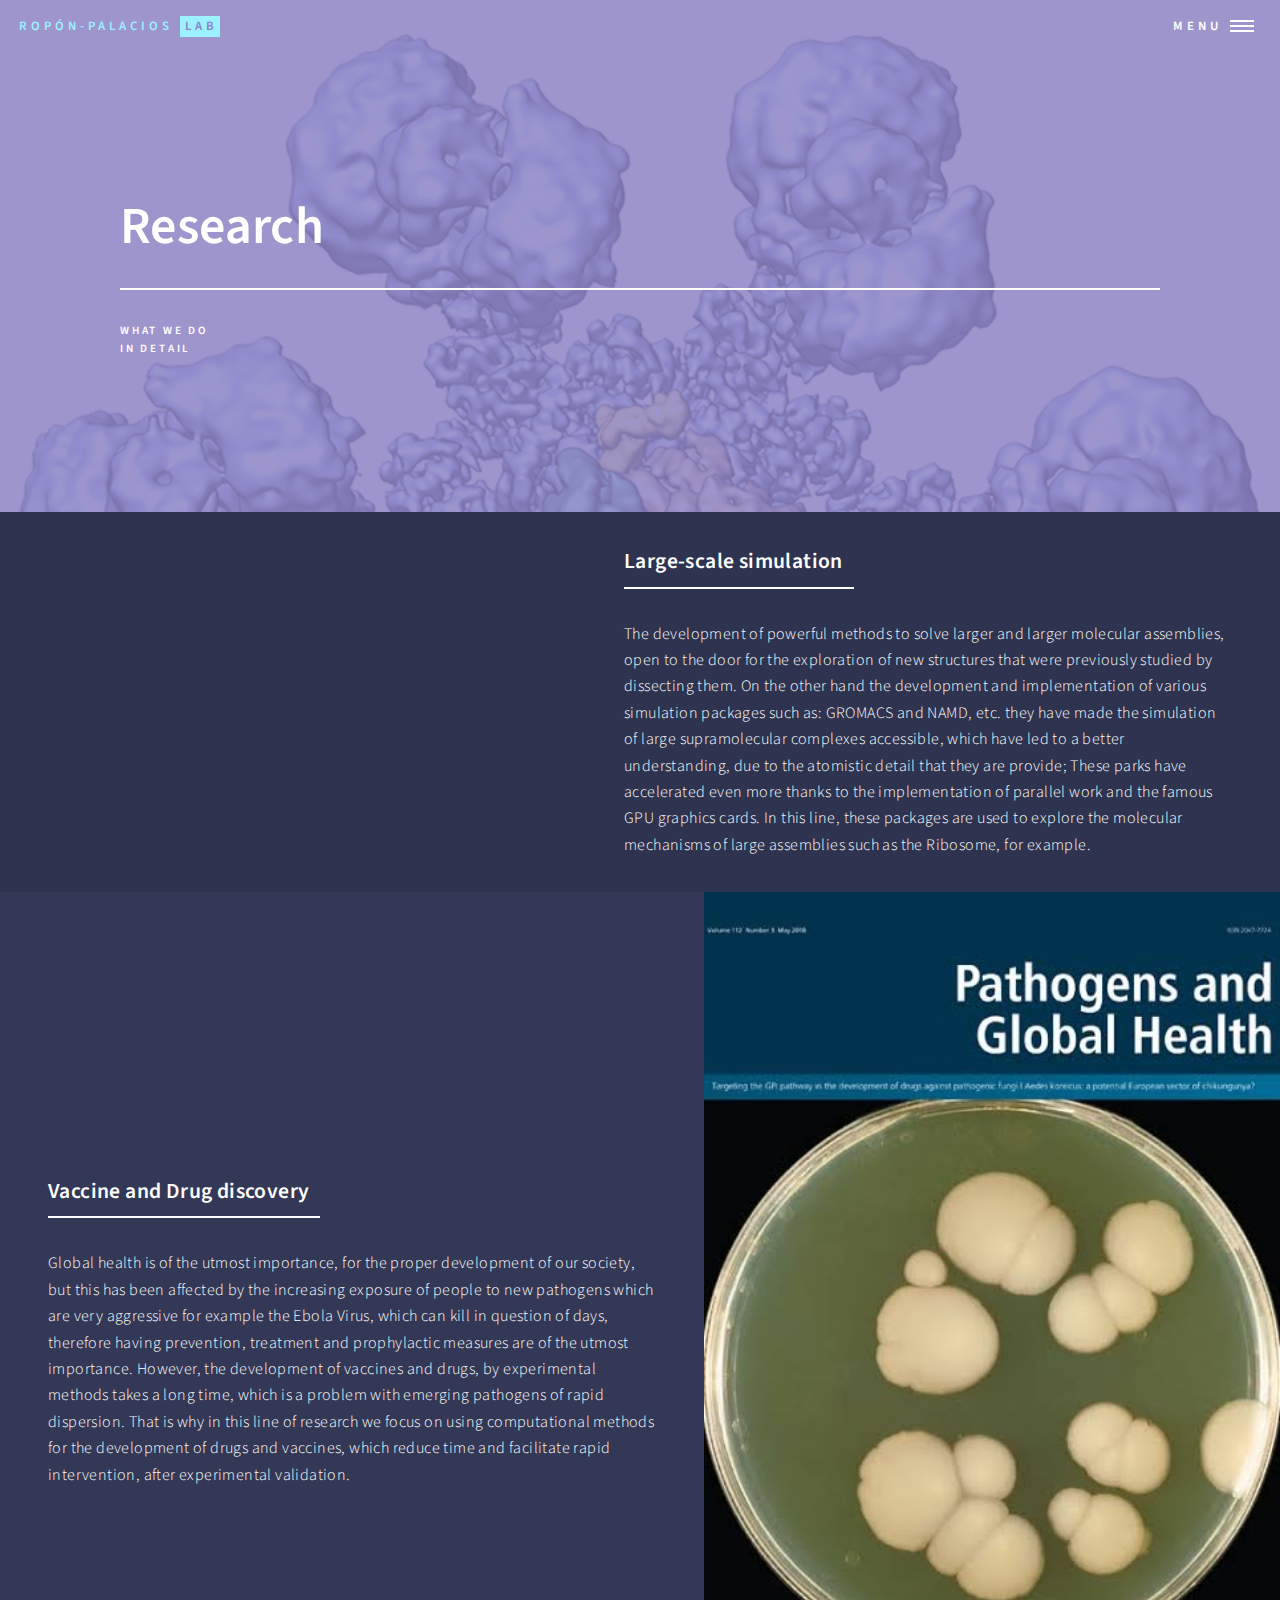
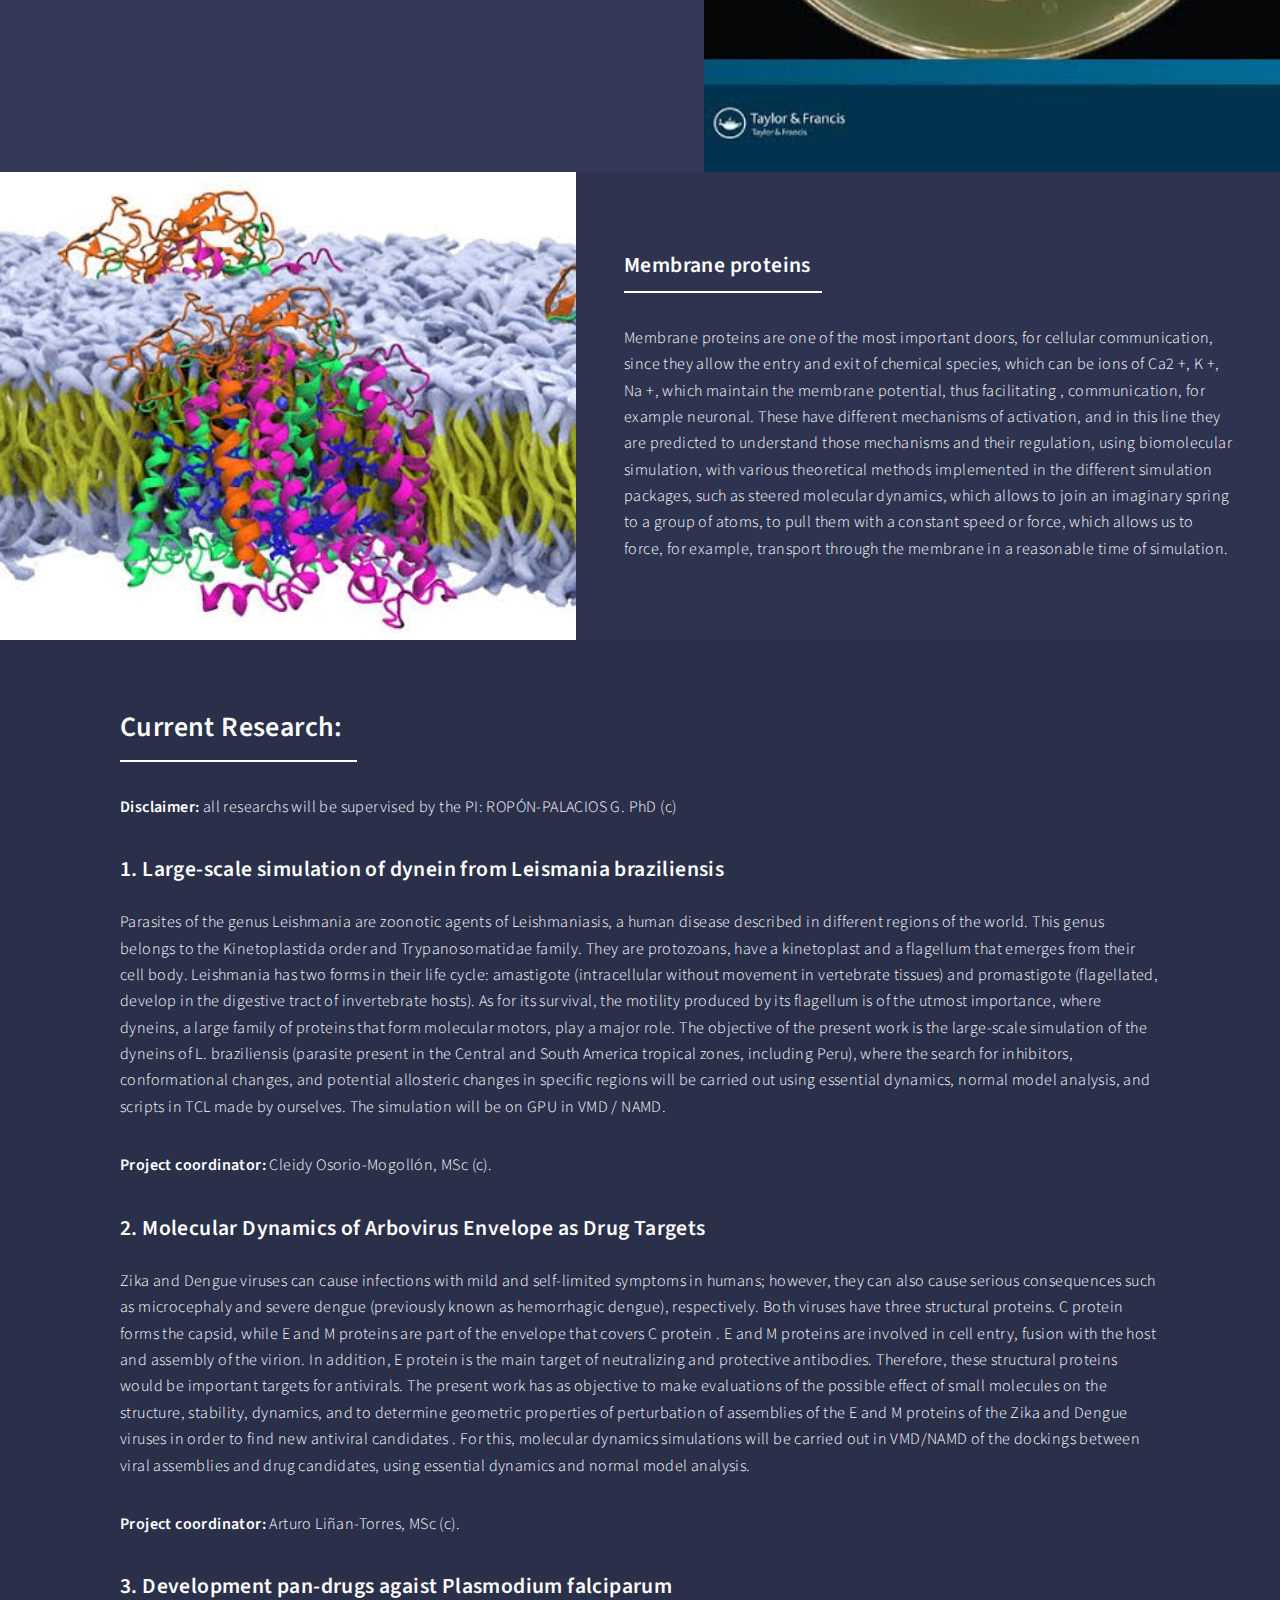
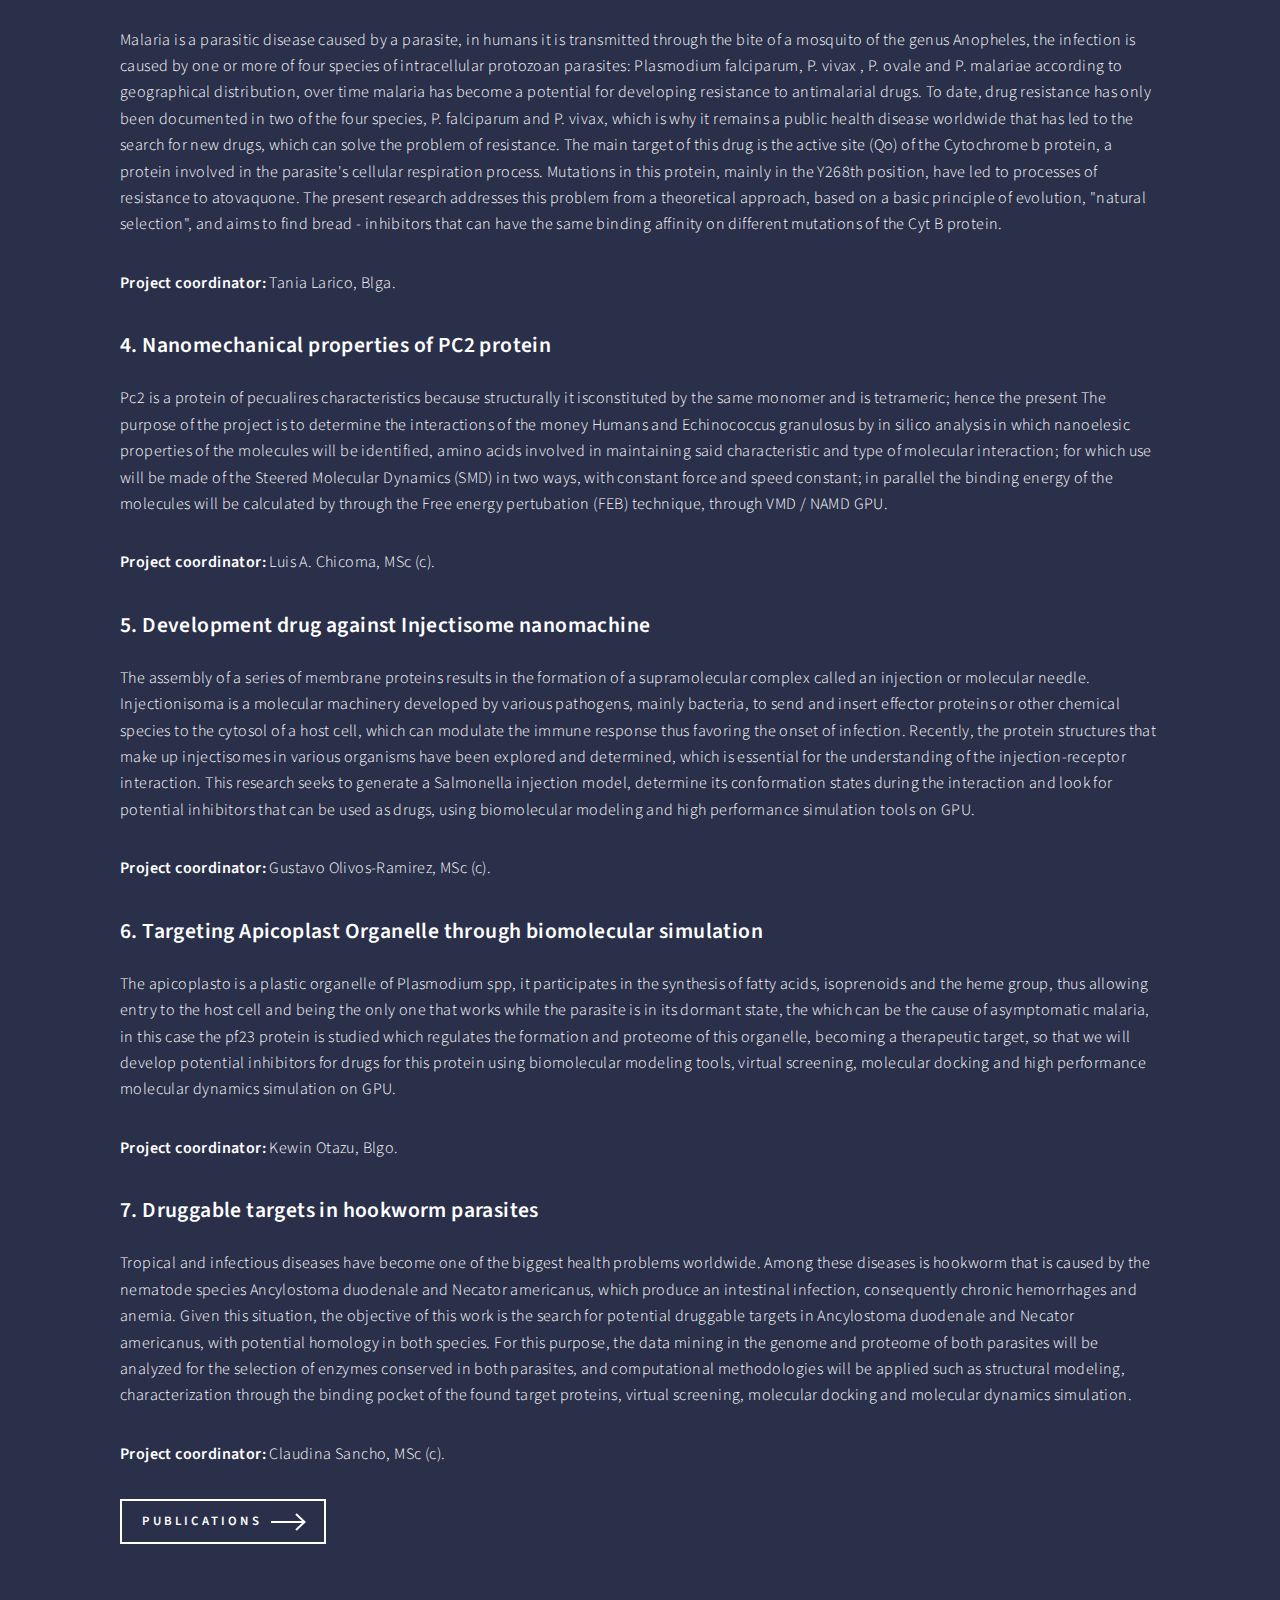
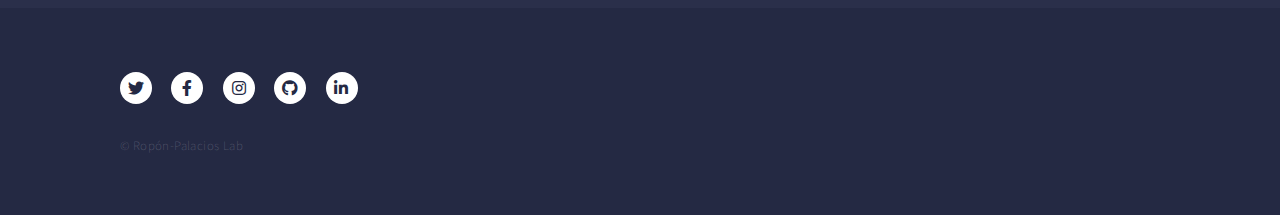
==== research.html @ aa68f4e7 "Initial commit" ====
<!DOCTYPE HTML>
<!--
	Forty by HTML5 UP
	html5up.net | @ajlkn
	Free for personal and commercial use under the CCA 3.0 license (html5up.net/license)
-->
<html>
	<head>
		<title>Ropón-Palacios Lab | Research</title>
		<meta charset="utf-8" />
		<meta name="viewport" content="width=device-width, initial-scale=1, user-scalable=no" />
		<link rel="stylesheet" href="assets/css/main.css" />
		<noscript><link rel="stylesheet" href="assets/css/noscript.css" /></noscript>
		<link rel="icon" href="images/icon.png">
	</head>
	<body class="is-preload">

		<!-- Wrapper -->
			<div id="wrapper">

				<!-- Header -->
				<!-- Note: The "styleN" class below should match that of the banner element. -->
					<header id="header" class="alt style2">
						<a href="index.html" class="logo"><span>Ropón-Palacios </span><strong>Lab</strong></a>
						<nav>
							<a href="#menu">Menu</a>
						</nav>
					</header>

				<!-- Menu -->
					<nav id="menu">
						<ul class="links">
							<li><a href="index.html">Home</a></li>
							<li><a href="team.html">Team</a></li>
							<li><a href="research.html">Research</a></li>
							<li><a href="publications.html">Publications</a></li>
						</ul>
						<ul class="actions stacked">
							<li><a class="button primary fit" href="#" onclick='window.open("https://docs.google.com/forms/d/e/1FAIpQLSe6C2ehWQH-bBudSBT-KDPch4-b6jfNgVQsiBGfFBkhl53ECQ/viewform");return false;'>Contact</a></li>
						</ul>
					</nav>

				<!-- Banner -->
				<!-- Note: The "styleN" class below should match that of the header element. -->
					<section id="banner" class="style2">
						<div class="inner">
							<span class="image">
								<img src="images/research.jpg" alt="" />
							</span>
							<header class="major">
								<h1>Research</h1>
							</header>
							<div class="content">
								<p>what we do<br />
								in detail</p>
							</div>
						</div>
					</section>

				<!-- Main -->
					<div id="main">

						<!-- One -->
							<section id="one" class="spotlights">
								<section>
									<a href="publications.html" class="image">
										<img src="images/Large-scale.jpg" alt="" data-position="center center" />
									</a>
									<div class="content">
										<div class="inner">
											<header class="major">
												<h3>Large-scale simulation</h3>
											</header>
											<p>The development of powerful methods to solve larger and larger molecular assemblies, open to the door for the exploration of new structures that were previously studied by dissecting them. On the other hand the development and implementation of various simulation packages such as: GROMACS and NAMD, etc. they have made the simulation of large supramolecular complexes accessible, which have led to a better understanding, due to the atomistic detail that they are provide; These parks have accelerated even more thanks to the implementation of parallel work and the famous GPU graphics cards. In this line, these packages are used to explore the molecular mechanisms of large assemblies such as the Ribosome, for example.</p>
										</div>
									</div>
								</section>
								<section>
									<a href="publications.html" class="image">
										<img src="images/vaccine.jpg" alt="" data-position="top center" />
									</a>
									<div class="content">
										<div class="inner">
											<header class="major">
												<h3>Vaccine and Drug discovery</h3>
											</header>
											<p>Global health is of the utmost importance, for the proper development of our society, but this has been affected by the increasing exposure of people to new pathogens which are very aggressive for example the Ebola Virus, which can kill in question of days, therefore having prevention, treatment and prophylactic measures are of the utmost importance. However, the development of vaccines and drugs, by experimental methods takes a long time, which is a problem with emerging pathogens of rapid dispersion. That is why in this line of research we focus on using computational methods for the development of drugs and vaccines, which reduce time and facilitate rapid intervention, after experimental validation.</p>
										</div>
									</div>
								</section>
								<section>
									<a href="publications.html" class="image">
										<img src="images/membrane.jpg" alt="" data-position="25% 25%" />
									</a>
									<div class="content">
										<div class="inner">
											<header class="major">
												<h3>Membrane proteins</h3>
											</header>
											<p>Membrane proteins are one of the most important doors, for cellular communication, since they allow the entry and exit of chemical species, which can be ions of Ca2 +, K +, Na +, which maintain the membrane potential, thus facilitating , communication, for example neuronal. These have different mechanisms of activation, and in this line they are predicted to understand those mechanisms and their regulation, using biomolecular simulation, with various theoretical methods implemented in the different simulation packages, such as steered molecular dynamics, which allows to join an imaginary spring to a group of atoms, to pull them with a constant speed or force, which allows us to force, for example, transport through the membrane in a reasonable time of simulation.</p>
										</div>
									</div>
								</section>
							</section>

						<!-- Two -->
							<section id="two">
								<div class="inner">
									<header class="major">
										<h2>Current Research:</h2>
									</header>
									<p><strong>Disclaimer:</strong> all researchs will be supervised by the PI: ROPÓN-PALACIOS G. PhD (c)</p>
									
									<h3>1. Large-scale simulation of dynein from Leismania braziliensis</h3>
									<p>Parasites of the genus Leishmania are zoonotic agents of Leishmaniasis, a human disease described in different regions of the world. This genus belongs to the Kinetoplastida order and Trypanosomatidae family. They are protozoans, have a kinetoplast and a flagellum that emerges from their cell body. Leishmania has two forms in their life cycle: amastigote (intracellular without movement in vertebrate tissues) and promastigote (flagellated, develop in the digestive tract of invertebrate hosts). As for its survival, the motility produced by its flagellum is of the utmost importance, where dyneins, a large family of proteins that form molecular motors, play a major role. The objective of the present work is the large-scale simulation of the dyneins of L. braziliensis (parasite present in the Central and South America tropical zones, including Peru), where the search for inhibitors, conformational changes, and potential allosteric changes in specific regions will be carried out using essential dynamics, normal model analysis, and scripts in TCL made by ourselves. The simulation will be on GPU in VMD / NAMD.</p>
									<p><strong>Project coordinator:</strong> Cleidy Osorio-Mogollón, MSc (c).</p>

									<h3>2. Molecular Dynamics of Arbovirus Envelope as Drug Targets</h3>
									<p>Zika and Dengue viruses can cause infections with mild and self-limited symptoms in humans; however, they can also cause serious consequences such as microcephaly and severe dengue (previously known as hemorrhagic dengue), respectively. Both viruses have three structural proteins. C protein forms the capsid, while E and M proteins are part of the envelope that covers C protein . E and M proteins are involved in cell entry, fusion with the host and assembly of the virion. In addition, E protein is the main target of neutralizing and protective antibodies. Therefore, these structural proteins would be important targets for antivirals. The present work has as objective to make evaluations of the possible effect of small molecules on the structure, stability, dynamics, and to determine geometric properties of perturbation of assemblies of the E and M proteins of the Zika and Dengue viruses in order to find new antiviral candidates . For this, molecular dynamics simulations will be carried out in VMD/NAMD of the dockings between viral assemblies and drug candidates, using essential dynamics and normal model analysis.</p>
									<p><strong>Project coordinator:</strong> Arturo Liñan-Torres, MSc (c).</p>

									<h3>3. Development pan-drugs agaist Plasmodium falciparum</h3>
									<p>Malaria is a parasitic disease caused by a parasite, in humans it is transmitted through the bite of a mosquito of the genus Anopheles, the infection is caused by one or more of four species of intracellular protozoan parasites: Plasmodium falciparum, P. vivax , P. ovale and P. malariae according to geographical distribution, over time malaria has become a potential for developing resistance to antimalarial drugs. To date, drug resistance has only been documented in two of the four species, P. falciparum and P. vivax, which is why it remains a public health disease worldwide that has led to the search for new drugs, which can solve the problem of resistance. The main target of this drug is the active site (Qo) of the Cytochrome b protein, a protein involved in the parasite's cellular respiration process. Mutations in this protein, mainly in the Y268th position, have led to processes of resistance to atovaquone. The present research addresses this problem from a theoretical approach, based on a basic principle of evolution, "natural selection", and aims to find bread - inhibitors that can have the same binding affinity on different mutations of the Cyt B protein.</p>
									<p><strong>Project coordinator:</strong> Tania Larico, Blga.</p>

									<h3>4. Nanomechanical properties of PC2 protein</h3>
									<p>Pc2 is a protein of pecualires characteristics because structurally it isconstituted by the same monomer and is tetrameric; hence the present The purpose of the project is to determine the interactions of the money Humans and Echinococcus granulosus by in silico analysis in which nanoelesic properties of the molecules will be identified, amino acids involved in maintaining said characteristic and type of molecular interaction; for which use will be made of the Steered Molecular Dynamics (SMD) in two ways, with constant force and speed constant; in parallel the binding energy of the molecules will be calculated by through the Free energy pertubation (FEB) technique, through VMD / NAMD GPU.</p>
									<p><strong>Project coordinator:</strong> Luis A. Chicoma, MSc (c).</p>

									<h3>5. Development drug against Injectisome nanomachine</h3>
									<p>The assembly of a series of membrane proteins results in the formation of a supramolecular complex called an injection or molecular needle. Injectionisoma is a molecular machinery developed by various pathogens, mainly bacteria, to send and insert effector proteins or other chemical species to the cytosol of a host cell, which can modulate the immune response thus favoring the onset of infection. Recently, the protein structures that make up injectisomes in various organisms have been explored and determined, which is essential for the understanding of the injection-receptor interaction. This research seeks to generate a Salmonella injection model, determine its conformation states during the interaction and look for potential inhibitors that can be used as drugs, using biomolecular modeling and high performance simulation tools on GPU.</p>
									<p><strong>Project coordinator:</strong> Gustavo Olivos-Ramirez, MSc (c).</p>

									<h3>6. Targeting Apicoplast Organelle through biomolecular simulation</h3>
									<p>The apicoplasto is a plastic organelle of Plasmodium spp, it participates in the synthesis of fatty acids, isoprenoids and the heme group, thus allowing entry to the host cell and being the only one that works while the parasite is in its dormant state, the which can be the cause of asymptomatic malaria, in this case the pf23 protein is studied which regulates the formation and proteome of this organelle, becoming a therapeutic target, so that we will develop potential inhibitors for drugs for this protein using biomolecular modeling tools, virtual screening, molecular docking and high performance molecular dynamics simulation on GPU.</p>
									<p><strong>Project coordinator:</strong> Kewin Otazu, Blgo.</p>

									<h3>7. Druggable targets in hookworm parasites</h3>
									<p>Tropical and infectious diseases have become one of the biggest health problems worldwide. Among these diseases is hookworm that is caused by the nematode species Ancylostoma duodenale and Necator americanus, which produce an intestinal infection, consequently chronic hemorrhages and anemia. Given this situation, the objective of this work is the search for potential druggable targets in Ancylostoma duodenale and Necator americanus, with potential homology in both species. For this purpose, the data mining in the genome and proteome of both parasites will be analyzed for the selection of enzymes conserved in both parasites, and computational methodologies will be applied such as structural modeling, characterization through the binding pocket of the found target proteins, virtual screening, molecular docking and molecular dynamics simulation.</p>
									<p><strong>Project coordinator:</strong> Claudina Sancho, MSc (c).</p>
									
									<ul class="actions">
										<li><a href="publications.html" class="button next">Publications</a></li>
									</ul>
								</div>
							</section>

					</div>

				<!-- Footer -->
					<footer id="footer">
						<div class="inner">
							<ul class="icons">
								<li><a href="#" class="icon brands alt fa-twitter"><span class="label">Twitter</span></a></li>
								<li><a href="#" class="icon brands alt fa-facebook-f"><span class="label">Facebook</span></a></li>
								<li><a href="#" class="icon brands alt fa-instagram"><span class="label">Instagram</span></a></li>
								<li><a href="#" class="icon brands alt fa-github"><span class="label">GitHub</span></a></li>
								<li><a href="#" class="icon brands alt fa-linkedin-in"><span class="label">LinkedIn</span></a></li>
							</ul>
							<ul class="copyright">
								<li>&copy; Ropón-Palacios Lab</li>
							</ul>
						</div>
					</footer>

			</div>

		<!-- Scripts -->
			<script src="assets/js/jquery.min.js"></script>
			<script src="assets/js/jquery.scrolly.min.js"></script>
			<script src="assets/js/jquery.scrollex.min.js"></script>
			<script src="assets/js/browser.min.js"></script>
			<script src="assets/js/breakpoints.min.js"></script>
			<script src="assets/js/util.js"></script>
			<script src="assets/js/main.js"></script>

	</body>
</html>
---- assets/css/main.css ----
@import url(fontawesome-all.min.css);
@import url("https://fonts.googleapis.com/css?family=Source+Sans+Pro:300,300italic,600,600italic");

/*
	Forty by HTML5 UP
	html5up.net | @ajlkn
	Free for personal and commercial use under the CCA 3.0 license (html5up.net/license)
*/

html, body, div, span, applet, object,
iframe, h1, h2, h3, h4, h5, h6, p, blockquote,
pre, a, abbr, acronym, address, big, cite,
code, del, dfn, em, img, ins, kbd, q, s, samp,
small, strike, strong, sub, sup, tt, var, b,
u, i, center, dl, dt, dd, ol, ul, li, fieldset,
form, label, legend, table, caption, tbody,
tfoot, thead, tr, th, td, article, aside,
canvas, details, embed, figure, figcaption,
footer, header, hgroup, menu, nav, output, ruby,
section, summary, time, mark, audio, video {
	margin: 0;
	padding: 0;
	border: 0;
	font-size: 100%;
	font: inherit;
	vertical-align: baseline;}

article, aside, details, figcaption, figure,
footer, header, hgroup, menu, nav, section {
	display: block;}

body {
	line-height: 1;
}

ol, ul {
	list-style: none;
}

blockquote, q {
	quotes: none;
}

	blockquote:before, blockquote:after, q:before, q:after {
		content: '';
		content: none;
	}

table {
	border-collapse: collapse;
	border-spacing: 0;
}

body {
	-webkit-text-size-adjust: none;
}

mark {
	background-color: transparent;
	color: inherit;
}

input::-moz-focus-inner {
	border: 0;
	padding: 0;
}

input, select, textarea {
	-moz-appearance: none;
	-webkit-appearance: none;
	-ms-appearance: none;
	appearance: none;
}

/* Basic */

	@-ms-viewport {
		width: device-width;
	}

	body {
		-ms-overflow-style: scrollbar;
	}

	@media screen and (max-width: 480px) {

		html, body {
			min-width: 320px;
		}

	}

	html {
		box-sizing: border-box;
	}

	*, *:before, *:after {
		box-sizing: inherit;
	}

	body {
		background: #242943;
	}

		body.is-preload *, body.is-preload *:before, body.is-preload *:after {
			-moz-animation: none !important;
			-webkit-animation: none !important;
			-ms-animation: none !important;
			animation: none !important;
			-moz-transition: none !important;
			-webkit-transition: none !important;
			-ms-transition: none !important;
			transition: none !important;
		}

/* Type */

	body, input, select, textarea {
		color: #ffffff;
		font-family: "Source Sans Pro", Helvetica, sans-serif;
		font-size: 17pt;
		font-weight: 300;
		letter-spacing: 0.025em;
		line-height: 1.65;
	}

		@media screen and (max-width: 1680px) {

			body, input, select, textarea {
				font-size: 14pt;
			}

		}

		@media screen and (max-width: 1280px) {

			body, input, select, textarea {
				font-size: 12pt;
			}

		}

		@media screen and (max-width: 360px) {

			body, input, select, textarea {
				font-size: 11pt;
			}

		}

	a {
		-moz-transition: color 0.2s ease-in-out, border-bottom-color 0.2s ease-in-out;
		-webkit-transition: color 0.2s ease-in-out, border-bottom-color 0.2s ease-in-out;
		-ms-transition: color 0.2s ease-in-out, border-bottom-color 0.2s ease-in-out;
		transition: color 0.2s ease-in-out, border-bottom-color 0.2s ease-in-out;
		border-bottom: dotted 1px;
		color: inherit;
		text-decoration: none;
	}

		a:hover {
			border-bottom-color: transparent;
			color: #9bf1ff !important;
		}

		a:active {
			color: #53e3fb !important;
		}

	strong, b {
		color: #ffffff;
		font-weight: 600;
	}

	em, i {
		font-style: italic;
	}

	p {
		margin: 0 0 2em 0;
	}

	h1, h2, h3, h4, h5, h6 {
		color: #ffffff;
		font-weight: 600;
		line-height: 1.65;
		margin: 0 0 1em 0;
	}

		h1 a, h2 a, h3 a, h4 a, h5 a, h6 a {
			color: inherit;
			border-bottom: 0;
		}

	h1 {
		font-size: 2.5em;
	}

	h2 {
		font-size: 1.75em;
	}

	h3 {
		font-size: 1.35em;
	}

	h4 {
		font-size: 1.1em;
	}

	h5 {
		font-size: 0.9em;
	}

	h6 {
		font-size: 0.7em;
	}

	@media screen and (max-width: 736px) {

		h1 {
			font-size: 2em;
		}

		h2 {
			font-size: 1.5em;
		}

		h3 {
			font-size: 1.25em;
		}

	}

	sub {
		font-size: 0.8em;
		position: relative;
		top: 0.5em;
	}

	sup {
		font-size: 0.8em;
		position: relative;
		top: -0.5em;
	}

	blockquote {
		border-left: solid 4px rgba(212, 212, 255, 0.1);
		font-style: italic;
		margin: 0 0 2em 0;
		padding: 0.5em 0 0.5em 2em;
	}

	code {
		background: rgba(212, 212, 255, 0.035);
		font-family: "Courier New", monospace;
		font-size: 0.9em;
		margin: 0 0.25em;
		padding: 0.25em 0.65em;
	}

	pre {
		-webkit-overflow-scrolling: touch;
		font-family: "Courier New", monospace;
		font-size: 0.9em;
		margin: 0 0 2em 0;
	}

		pre code {
			display: block;
			line-height: 1.75;
			padding: 1em 1.5em;
			overflow-x: auto;
		}

	hr {
		border: 0;
		border-bottom: solid 1px rgba(212, 212, 255, 0.1);
		margin: 2em 0;
	}

		hr.major {
			margin: 3em 0;
		}

	.align-left {
		text-align: left;
	}

	.align-center {
		text-align: center;
	}

	.align-right {
		text-align: right;
	}

/* Row */

	.row {
		display: flex;
		flex-wrap: wrap;
		box-sizing: border-box;
		align-items: stretch;
	}

		.row > * {
			box-sizing: border-box;
		}

		.row.gtr-uniform > * > :last-child {
			margin-bottom: 0;
		}

		.row.aln-left {
			justify-content: flex-start;
		}

		.row.aln-center {
			justify-content: center;
		}

		.row.aln-right {
			justify-content: flex-end;
		}

		.row.aln-top {
			align-items: flex-start;
		}

		.row.aln-middle {
			align-items: center;
		}

		.row.aln-bottom {
			align-items: flex-end;
		}

		.row > .imp {
			order: -1;
		}

		.row > .col-1 {
			width: 8.33333%;
		}

		.row > .off-1 {
			margin-left: 8.33333%;
		}

		.row > .col-2 {
			width: 16.66667%;
		}

		.row > .off-2 {
			margin-left: 16.66667%;
		}

		.row > .col-3 {
			width: 25%;
		}

		.row > .off-3 {
			margin-left: 25%;
		}

		.row > .col-4 {
			width: 33.33333%;
		}

		.row > .off-4 {
			margin-left: 33.33333%;
		}

		.row > .col-5 {
			width: 41.66667%;
		}

		.row > .off-5 {
			margin-left: 41.66667%;
		}

		.row > .col-6 {
			width: 50%;
		}

		.row > .off-6 {
			margin-left: 50%;
		}

		.row > .col-7 {
			width: 58.33333%;
		}

		.row > .off-7 {
			margin-left: 58.33333%;
		}

		.row > .col-8 {
			width: 66.66667%;
		}

		.row > .off-8 {
			margin-left: 66.66667%;
		}

		.row > .col-9 {
			width: 75%;
		}

		.row > .off-9 {
			margin-left: 75%;
		}

		.row > .col-10 {
			width: 83.33333%;
		}

		.row > .off-10 {
			margin-left: 83.33333%;
		}

		.row > .col-11 {
			width: 91.66667%;
		}

		.row > .off-11 {
			margin-left: 91.66667%;
		}

		.row > .col-12 {
			width: 100%;
		}

		.row > .off-12 {
			margin-left: 100%;
		}

		.row.gtr-0 {
			margin-top: 0;
			margin-left: 0em;
		}

			.row.gtr-0 > * {
				padding: 0 0 0 0em;
			}

			.row.gtr-0.gtr-uniform {
				margin-top: 0em;
			}

				.row.gtr-0.gtr-uniform > * {
					padding-top: 0em;
				}

		.row.gtr-25 {
			margin-top: 0;
			margin-left: -0.5em;
		}

			.row.gtr-25 > * {
				padding: 0 0 0 0.5em;
			}

			.row.gtr-25.gtr-uniform {
				margin-top: -0.5em;
			}

				.row.gtr-25.gtr-uniform > * {
					padding-top: 0.5em;
				}

		.row.gtr-50 {
			margin-top: 0;
			margin-left: -1em;
		}

			.row.gtr-50 > * {
				padding: 0 0 0 1em;
			}

			.row.gtr-50.gtr-uniform {
				margin-top: -1em;
			}

				.row.gtr-50.gtr-uniform > * {
					padding-top: 1em;
				}

		.row {
			margin-top: 0;
			margin-left: -2em;
		}

			.row > * {
				padding: 0 0 0 2em;
			}

			.row.gtr-uniform {
				margin-top: -2em;
			}

				.row.gtr-uniform > * {
					padding-top: 2em;
				}

		.row.gtr-150 {
			margin-top: 0;
			margin-left: -3em;
		}

			.row.gtr-150 > * {
				padding: 0 0 0 3em;
			}

			.row.gtr-150.gtr-uniform {
				margin-top: -3em;
			}

				.row.gtr-150.gtr-uniform > * {
					padding-top: 3em;
				}

		.row.gtr-200 {
			margin-top: 0;
			margin-left: -4em;
		}

			.row.gtr-200 > * {
				padding: 0 0 0 4em;
			}

			.row.gtr-200.gtr-uniform {
				margin-top: -4em;
			}

				.row.gtr-200.gtr-uniform > * {
					padding-top: 4em;
				}

		@media screen and (max-width: 1680px) {

			.row {
				display: flex;
				flex-wrap: wrap;
				box-sizing: border-box;
				align-items: stretch;
			}

				.row > * {
					box-sizing: border-box;
				}

				.row.gtr-uniform > * > :last-child {
					margin-bottom: 0;
				}

				.row.aln-left {
					justify-content: flex-start;
				}

				.row.aln-center {
					justify-content: center;
				}

				.row.aln-right {
					justify-content: flex-end;
				}

				.row.aln-top {
					align-items: flex-start;
				}

				.row.aln-middle {
					align-items: center;
				}

				.row.aln-bottom {
					align-items: flex-end;
				}

				.row > .imp-xlarge {
					order: -1;
				}

				.row > .col-1-xlarge {
					width: 8.33333%;
				}

				.row > .off-1-xlarge {
					margin-left: 8.33333%;
				}

				.row > .col-2-xlarge {
					width: 16.66667%;
				}

				.row > .off-2-xlarge {
					margin-left: 16.66667%;
				}

				.row > .col-3-xlarge {
					width: 25%;
				}

				.row > .off-3-xlarge {
					margin-left: 25%;
				}

				.row > .col-4-xlarge {
					width: 33.33333%;
				}

				.row > .off-4-xlarge {
					margin-left: 33.33333%;
				}

				.row > .col-5-xlarge {
					width: 41.66667%;
				}

				.row > .off-5-xlarge {
					margin-left: 41.66667%;
				}

				.row > .col-6-xlarge {
					width: 50%;
				}

				.row > .off-6-xlarge {
					margin-left: 50%;
				}

				.row > .col-7-xlarge {
					width: 58.33333%;
				}

				.row > .off-7-xlarge {
					margin-left: 58.33333%;
				}

				.row > .col-8-xlarge {
					width: 66.66667%;
				}

				.row > .off-8-xlarge {
					margin-left: 66.66667%;
				}

				.row > .col-9-xlarge {
					width: 75%;
				}

				.row > .off-9-xlarge {
					margin-left: 75%;
				}

				.row > .col-10-xlarge {
					width: 83.33333%;
				}

				.row > .off-10-xlarge {
					margin-left: 83.33333%;
				}

				.row > .col-11-xlarge {
					width: 91.66667%;
				}

				.row > .off-11-xlarge {
					margin-left: 91.66667%;
				}

				.row > .col-12-xlarge {
					width: 100%;
				}

				.row > .off-12-xlarge {
					margin-left: 100%;
				}

				.row.gtr-0 {
					margin-top: 0;
					margin-left: 0em;
				}

					.row.gtr-0 > * {
						padding: 0 0 0 0em;
					}

					.row.gtr-0.gtr-uniform {
						margin-top: 0em;
					}

						.row.gtr-0.gtr-uniform > * {
							padding-top: 0em;
						}

				.row.gtr-25 {
					margin-top: 0;
					margin-left: -0.5em;
				}

					.row.gtr-25 > * {
						padding: 0 0 0 0.5em;
					}

					.row.gtr-25.gtr-uniform {
						margin-top: -0.5em;
					}

						.row.gtr-25.gtr-uniform > * {
							padding-top: 0.5em;
						}

				.row.gtr-50 {
					margin-top: 0;
					margin-left: -1em;
				}

					.row.gtr-50 > * {
						padding: 0 0 0 1em;
					}

					.row.gtr-50.gtr-uniform {
						margin-top: -1em;
					}

						.row.gtr-50.gtr-uniform > * {
							padding-top: 1em;
						}

				.row {
					margin-top: 0;
					margin-left: -2em;
				}

					.row > * {
						padding: 0 0 0 2em;
					}

					.row.gtr-uniform {
						margin-top: -2em;
					}

						.row.gtr-uniform > * {
							padding-top: 2em;
						}

				.row.gtr-150 {
					margin-top: 0;
					margin-left: -3em;
				}

					.row.gtr-150 > * {
						padding: 0 0 0 3em;
					}

					.row.gtr-150.gtr-uniform {
						margin-top: -3em;
					}

						.row.gtr-150.gtr-uniform > * {
							padding-top: 3em;
						}

				.row.gtr-200 {
					margin-top: 0;
					margin-left: -4em;
				}

					.row.gtr-200 > * {
						padding: 0 0 0 4em;
					}

					.row.gtr-200.gtr-uniform {
						margin-top: -4em;
					}

						.row.gtr-200.gtr-uniform > * {
							padding-top: 4em;
						}

		}

		@media screen and (max-width: 1280px) {

			.row {
				display: flex;
				flex-wrap: wrap;
				box-sizing: border-box;
				align-items: stretch;
			}

				.row > * {
					box-sizing: border-box;
				}

				.row.gtr-uniform > * > :last-child {
					margin-bottom: 0;
				}

				.row.aln-left {
					justify-content: flex-start;
				}

				.row.aln-center {
					justify-content: center;
				}

				.row.aln-right {
					justify-content: flex-end;
				}

				.row.aln-top {
					align-items: flex-start;
				}

				.row.aln-middle {
					align-items: center;
				}

				.row.aln-bottom {
					align-items: flex-end;
				}

				.row > .imp-large {
					order: -1;
				}

				.row > .col-1-large {
					width: 8.33333%;
				}

				.row > .off-1-large {
					margin-left: 8.33333%;
				}

				.row > .col-2-large {
					width: 16.66667%;
				}

				.row > .off-2-large {
					margin-left: 16.66667%;
				}

				.row > .col-3-large {
					width: 25%;
				}

				.row > .off-3-large {
					margin-left: 25%;
				}

				.row > .col-4-large {
					width: 33.33333%;
				}

				.row > .off-4-large {
					margin-left: 33.33333%;
				}

				.row > .col-5-large {
					width: 41.66667%;
				}

				.row > .off-5-large {
					margin-left: 41.66667%;
				}

				.row > .col-6-large {
					width: 50%;
				}

				.row > .off-6-large {
					margin-left: 50%;
				}

				.row > .col-7-large {
					width: 58.33333%;
				}

				.row > .off-7-large {
					margin-left: 58.33333%;
				}

				.row > .col-8-large {
					width: 66.66667%;
				}

				.row > .off-8-large {
					margin-left: 66.66667%;
				}

				.row > .col-9-large {
					width: 75%;
				}

				.row > .off-9-large {
					margin-left: 75%;
				}

				.row > .col-10-large {
					width: 83.33333%;
				}

				.row > .off-10-large {
					margin-left: 83.33333%;
				}

				.row > .col-11-large {
					width: 91.66667%;
				}

				.row > .off-11-large {
					margin-left: 91.66667%;
				}

				.row > .col-12-large {
					width: 100%;
				}

				.row > .off-12-large {
					margin-left: 100%;
				}

				.row.gtr-0 {
					margin-top: 0;
					margin-left: 0em;
				}

					.row.gtr-0 > * {
						padding: 0 0 0 0em;
					}

					.row.gtr-0.gtr-uniform {
						margin-top: 0em;
					}

						.row.gtr-0.gtr-uniform > * {
							padding-top: 0em;
						}

				.row.gtr-25 {
					margin-top: 0;
					margin-left: -0.375em;
				}

					.row.gtr-25 > * {
						padding: 0 0 0 0.375em;
					}

					.row.gtr-25.gtr-uniform {
						margin-top: -0.375em;
					}

						.row.gtr-25.gtr-uniform > * {
							padding-top: 0.375em;
						}

				.row.gtr-50 {
					margin-top: 0;
					margin-left: -0.75em;
				}

					.row.gtr-50 > * {
						padding: 0 0 0 0.75em;
					}

					.row.gtr-50.gtr-uniform {
						margin-top: -0.75em;
					}

						.row.gtr-50.gtr-uniform > * {
							padding-top: 0.75em;
						}

				.row {
					margin-top: 0;
					margin-left: -1.5em;
				}

					.row > * {
						padding: 0 0 0 1.5em;
					}

					.row.gtr-uniform {
						margin-top: -1.5em;
					}

						.row.gtr-uniform > * {
							padding-top: 1.5em;
						}

				.row.gtr-150 {
					margin-top: 0;
					margin-left: -2.25em;
				}

					.row.gtr-150 > * {
						padding: 0 0 0 2.25em;
					}

					.row.gtr-150.gtr-uniform {
						margin-top: -2.25em;
					}

						.row.gtr-150.gtr-uniform > * {
							padding-top: 2.25em;
						}

				.row.gtr-200 {
					margin-top: 0;
					margin-left: -3em;
				}

					.row.gtr-200 > * {
						padding: 0 0 0 3em;
					}

					.row.gtr-200.gtr-uniform {
						margin-top: -3em;
					}

						.row.gtr-200.gtr-uniform > * {
							padding-top: 3em;
						}

		}

		@media screen and (max-width: 980px) {

			.row {
				display: flex;
				flex-wrap: wrap;
				box-sizing: border-box;
				align-items: stretch;
			}

				.row > * {
					box-sizing: border-box;
				}

				.row.gtr-uniform > * > :last-child {
					margin-bottom: 0;
				}

				.row.aln-left {
					justify-content: flex-start;
				}

				.row.aln-center {
					justify-content: center;
				}

				.row.aln-right {
					justify-content: flex-end;
				}

				.row.aln-top {
					align-items: flex-start;
				}

				.row.aln-middle {
					align-items: center;
				}

				.row.aln-bottom {
					align-items: flex-end;
				}

				.row > .imp-medium {
					order: -1;
				}

				.row > .col-1-medium {
					width: 8.33333%;
				}

				.row > .off-1-medium {
					margin-left: 8.33333%;
				}

				.row > .col-2-medium {
					width: 16.66667%;
				}

				.row > .off-2-medium {
					margin-left: 16.66667%;
				}

				.row > .col-3-medium {
					width: 25%;
				}

				.row > .off-3-medium {
					margin-left: 25%;
				}

				.row > .col-4-medium {
					width: 33.33333%;
				}

				.row > .off-4-medium {
					margin-left: 33.33333%;
				}

				.row > .col-5-medium {
					width: 41.66667%;
				}

				.row > .off-5-medium {
					margin-left: 41.66667%;
				}

				.row > .col-6-medium {
					width: 50%;
				}

				.row > .off-6-medium {
					margin-left: 50%;
				}

				.row > .col-7-medium {
					width: 58.33333%;
				}

				.row > .off-7-medium {
					margin-left: 58.33333%;
				}

				.row > .col-8-medium {
					width: 66.66667%;
				}

				.row > .off-8-medium {
					margin-left: 66.66667%;
				}

				.row > .col-9-medium {
					width: 75%;
				}

				.row > .off-9-medium {
					margin-left: 75%;
				}

				.row > .col-10-medium {
					width: 83.33333%;
				}

				.row > .off-10-medium {
					margin-left: 83.33333%;
				}

				.row > .col-11-medium {
					width: 91.66667%;
				}

				.row > .off-11-medium {
					margin-left: 91.66667%;
				}

				.row > .col-12-medium {
					width: 100%;
				}

				.row > .off-12-medium {
					margin-left: 100%;
				}

				.row.gtr-0 {
					margin-top: 0;
					margin-left: 0em;
				}

					.row.gtr-0 > * {
						padding: 0 0 0 0em;
					}

					.row.gtr-0.gtr-uniform {
						margin-top: 0em;
					}

						.row.gtr-0.gtr-uniform > * {
							padding-top: 0em;
						}

				.row.gtr-25 {
					margin-top: 0;
					margin-left: -0.375em;
				}

					.row.gtr-25 > * {
						padding: 0 0 0 0.375em;
					}

					.row.gtr-25.gtr-uniform {
						margin-top: -0.375em;
					}

						.row.gtr-25.gtr-uniform > * {
							padding-top: 0.375em;
						}

				.row.gtr-50 {
					margin-top: 0;
					margin-left: -0.75em;
				}

					.row.gtr-50 > * {
						padding: 0 0 0 0.75em;
					}

					.row.gtr-50.gtr-uniform {
						margin-top: -0.75em;
					}

						.row.gtr-50.gtr-uniform > * {
							padding-top: 0.75em;
						}

				.row {
					margin-top: 0;
					margin-left: -1.5em;
				}

					.row > * {
						padding: 0 0 0 1.5em;
					}

					.row.gtr-uniform {
						margin-top: -1.5em;
					}

						.row.gtr-uniform > * {
							padding-top: 1.5em;
						}

				.row.gtr-150 {
					margin-top: 0;
					margin-left: -2.25em;
				}

					.row.gtr-150 > * {
						padding: 0 0 0 2.25em;
					}

					.row.gtr-150.gtr-uniform {
						margin-top: -2.25em;
					}

						.row.gtr-150.gtr-uniform > * {
							padding-top: 2.25em;
						}

				.row.gtr-200 {
					margin-top: 0;
					margin-left: -3em;
				}

					.row.gtr-200 > * {
						padding: 0 0 0 3em;
					}

					.row.gtr-200.gtr-uniform {
						margin-top: -3em;
					}

						.row.gtr-200.gtr-uniform > * {
							padding-top: 3em;
						}

		}

		@media screen and (max-width: 736px) {

			.row {
				display: flex;
				flex-wrap: wrap;
				box-sizing: border-box;
				align-items: stretch;
			}

				.row > * {
					box-sizing: border-box;
				}

				.row.gtr-uniform > * > :last-child {
					margin-bottom: 0;
				}

				.row.aln-left {
					justify-content: flex-start;
				}

				.row.aln-center {
					justify-content: center;
				}

				.row.aln-right {
					justify-content: flex-end;
				}

				.row.aln-top {
					align-items: flex-start;
				}

				.row.aln-middle {
					align-items: center;
				}

				.row.aln-bottom {
					align-items: flex-end;
				}

				.row > .imp-small {
					order: -1;
				}

				.row > .col-1-small {
					width: 8.33333%;
				}

				.row > .off-1-small {
					margin-left: 8.33333%;
				}

				.row > .col-2-small {
					width: 16.66667%;
				}

				.row > .off-2-small {
					margin-left: 16.66667%;
				}

				.row > .col-3-small {
					width: 25%;
				}

				.row > .off-3-small {
					margin-left: 25%;
				}

				.row > .col-4-small {
					width: 33.33333%;
				}

				.row > .off-4-small {
					margin-left: 33.33333%;
				}

				.row > .col-5-small {
					width: 41.66667%;
				}

				.row > .off-5-small {
					margin-left: 41.66667%;
				}

				.row > .col-6-small {
					width: 50%;
				}

				.row > .off-6-small {
					margin-left: 50%;
				}

				.row > .col-7-small {
					width: 58.33333%;
				}

				.row > .off-7-small {
					margin-left: 58.33333%;
				}

				.row > .col-8-small {
					width: 66.66667%;
				}

				.row > .off-8-small {
					margin-left: 66.66667%;
				}

				.row > .col-9-small {
					width: 75%;
				}

				.row > .off-9-small {
					margin-left: 75%;
				}

				.row > .col-10-small {
					width: 83.33333%;
				}

				.row > .off-10-small {
					margin-left: 83.33333%;
				}

				.row > .col-11-small {
					width: 91.66667%;
				}

				.row > .off-11-small {
					margin-left: 91.66667%;
				}

				.row > .col-12-small {
					width: 100%;
				}

				.row > .off-12-small {
					margin-left: 100%;
				}

				.row.gtr-0 {
					margin-top: 0;
					margin-left: 0em;
				}

					.row.gtr-0 > * {
						padding: 0 0 0 0em;
					}

					.row.gtr-0.gtr-uniform {
						margin-top: 0em;
					}

						.row.gtr-0.gtr-uniform > * {
							padding-top: 0em;
						}

				.row.gtr-25 {
					margin-top: 0;
					margin-left: -0.3125em;
				}

					.row.gtr-25 > * {
						padding: 0 0 0 0.3125em;
					}

					.row.gtr-25.gtr-uniform {
						margin-top: -0.3125em;
					}

						.row.gtr-25.gtr-uniform > * {
							padding-top: 0.3125em;
						}

				.row.gtr-50 {
					margin-top: 0;
					margin-left: -0.625em;
				}

					.row.gtr-50 > * {
						padding: 0 0 0 0.625em;
					}

					.row.gtr-50.gtr-uniform {
						margin-top: -0.625em;
					}

						.row.gtr-50.gtr-uniform > * {
							padding-top: 0.625em;
						}

				.row {
					margin-top: 0;
					margin-left: -1.25em;
				}

					.row > * {
						padding: 0 0 0 1.25em;
					}

					.row.gtr-uniform {
						margin-top: -1.25em;
					}

						.row.gtr-uniform > * {
							padding-top: 1.25em;
						}

				.row.gtr-150 {
					margin-top: 0;
					margin-left: -1.875em;
				}

					.row.gtr-150 > * {
						padding: 0 0 0 1.875em;
					}

					.row.gtr-150.gtr-uniform {
						margin-top: -1.875em;
					}

						.row.gtr-150.gtr-uniform > * {
							padding-top: 1.875em;
						}

				.row.gtr-200 {
					margin-top: 0;
					margin-left: -2.5em;
				}

					.row.gtr-200 > * {
						padding: 0 0 0 2.5em;
					}

					.row.gtr-200.gtr-uniform {
						margin-top: -2.5em;
					}

						.row.gtr-200.gtr-uniform > * {
							padding-top: 2.5em;
						}

		}

		@media screen and (max-width: 480px) {

			.row {
				display: flex;
				flex-wrap: wrap;
				box-sizing: border-box;
				align-items: stretch;
			}

				.row > * {
					box-sizing: border-box;
				}

				.row.gtr-uniform > * > :last-child {
					margin-bottom: 0;
				}

				.row.aln-left {
					justify-content: flex-start;
				}

				.row.aln-center {
					justify-content: center;
				}

				.row.aln-right {
					justify-content: flex-end;
				}

				.row.aln-top {
					align-items: flex-start;
				}

				.row.aln-middle {
					align-items: center;
				}

				.row.aln-bottom {
					align-items: flex-end;
				}

				.row > .imp-xsmall {
					order: -1;
				}

				.row > .col-1-xsmall {
					width: 8.33333%;
				}

				.row > .off-1-xsmall {
					margin-left: 8.33333%;
				}

				.row > .col-2-xsmall {
					width: 16.66667%;
				}

				.row > .off-2-xsmall {
					margin-left: 16.66667%;
				}

				.row > .col-3-xsmall {
					width: 25%;
				}

				.row > .off-3-xsmall {
					margin-left: 25%;
				}

				.row > .col-4-xsmall {
					width: 33.33333%;
				}

				.row > .off-4-xsmall {
					margin-left: 33.33333%;
				}

				.row > .col-5-xsmall {
					width: 41.66667%;
				}

				.row > .off-5-xsmall {
					margin-left: 41.66667%;
				}

				.row > .col-6-xsmall {
					width: 50%;
				}

				.row > .off-6-xsmall {
					margin-left: 50%;
				}

				.row > .col-7-xsmall {
					width: 58.33333%;
				}

				.row > .off-7-xsmall {
					margin-left: 58.33333%;
				}

				.row > .col-8-xsmall {
					width: 66.66667%;
				}

				.row > .off-8-xsmall {
					margin-left: 66.66667%;
				}

				.row > .col-9-xsmall {
					width: 75%;
				}

				.row > .off-9-xsmall {
					margin-left: 75%;
				}

				.row > .col-10-xsmall {
					width: 83.33333%;
				}

				.row > .off-10-xsmall {
					margin-left: 83.33333%;
				}

				.row > .col-11-xsmall {
					width: 91.66667%;
				}

				.row > .off-11-xsmall {
					margin-left: 91.66667%;
				}

				.row > .col-12-xsmall {
					width: 100%;
				}

				.row > .off-12-xsmall {
					margin-left: 100%;
				}

				.row.gtr-0 {
					margin-top: 0;
					margin-left: 0em;
				}

					.row.gtr-0 > * {
						padding: 0 0 0 0em;
					}

					.row.gtr-0.gtr-uniform {
						margin-top: 0em;
					}

						.row.gtr-0.gtr-uniform > * {
							padding-top: 0em;
						}

				.row.gtr-25 {
					margin-top: 0;
					margin-left: -0.3125em;
				}

					.row.gtr-25 > * {
						padding: 0 0 0 0.3125em;
					}

					.row.gtr-25.gtr-uniform {
						margin-top: -0.3125em;
					}

						.row.gtr-25.gtr-uniform > * {
							padding-top: 0.3125em;
						}

				.row.gtr-50 {
					margin-top: 0;
					margin-left: -0.625em;
				}

					.row.gtr-50 > * {
						padding: 0 0 0 0.625em;
					}

					.row.gtr-50.gtr-uniform {
						margin-top: -0.625em;
					}

						.row.gtr-50.gtr-uniform > * {
							padding-top: 0.625em;
						}

				.row {
					margin-top: 0;
					margin-left: -1.25em;
				}

					.row > * {
						padding: 0 0 0 1.25em;
					}

					.row.gtr-uniform {
						margin-top: -1.25em;
					}

						.row.gtr-uniform > * {
							padding-top: 1.25em;
						}

				.row.gtr-150 {
					margin-top: 0;
					margin-left: -1.875em;
				}

					.row.gtr-150 > * {
						padding: 0 0 0 1.875em;
					}

					.row.gtr-150.gtr-uniform {
						margin-top: -1.875em;
					}

						.row.gtr-150.gtr-uniform > * {
							padding-top: 1.875em;
						}

				.row.gtr-200 {
					margin-top: 0;
					margin-left: -2.5em;
				}

					.row.gtr-200 > * {
						padding: 0 0 0 2.5em;
					}

					.row.gtr-200.gtr-uniform {
						margin-top: -2.5em;
					}

						.row.gtr-200.gtr-uniform > * {
							padding-top: 2.5em;
						}

		}

/* Section/Article */

	section.special, article.special {
		text-align: center;
	}

	header.major {
		width: -moz-max-content;
		width: -webkit-max-content;
		width: -ms-max-content;
		width: max-content;
		margin-bottom: 2em;
	}

		header.major > :first-child {
			margin-bottom: 0;
			width: calc(100% + 0.5em);
		}

			header.major > :first-child:after {
				content: '';
				background-color: #ffffff;
				display: block;
				height: 2px;
				margin: 0.325em 0 0.5em 0;
				width: 100%;
			}

		header.major > p {
			font-size: 0.7em;
			font-weight: 600;
			letter-spacing: 0.25em;
			margin-bottom: 0;
			text-transform: uppercase;
		}

		body.is-ie header.major > :first-child:after {
			max-width: 9em;
		}

		body.is-ie header.major > h1:after {
			max-width: 100% !important;
		}

	@media screen and (max-width: 736px) {

		header.major > p br {
			display: none;
		}

	}

/* Form */

	form {
		margin: 0 0 2em 0;
	}

		form > :last-child {
			margin-bottom: 0;
		}

		form > .fields {
			display: -moz-flex;
			display: -webkit-flex;
			display: -ms-flex;
			display: flex;
			-moz-flex-wrap: wrap;
			-webkit-flex-wrap: wrap;
			-ms-flex-wrap: wrap;
			flex-wrap: wrap;
			width: calc(100% + 3em);
			margin: -1.5em 0 2em -1.5em;
		}

			form > .fields > .field {
				-moz-flex-grow: 0;
				-webkit-flex-grow: 0;
				-ms-flex-grow: 0;
				flex-grow: 0;
				-moz-flex-shrink: 0;
				-webkit-flex-shrink: 0;
				-ms-flex-shrink: 0;
				flex-shrink: 0;
				padding: 1.5em 0 0 1.5em;
				width: calc(100% - 1.5em);
			}

				form > .fields > .field.half {
					width: calc(50% - 0.75em);
				}

				form > .fields > .field.third {
					width: calc(100%/3 - 0.5em);
				}

				form > .fields > .field.quarter {
					width: calc(25% - 0.375em);
				}

		@media screen and (max-width: 480px) {

			form > .fields {
				width: calc(100% + 3em);
				margin: -1.5em 0 2em -1.5em;
			}

				form > .fields > .field {
					padding: 1.5em 0 0 1.5em;
					width: calc(100% - 1.5em);
				}

					form > .fields > .field.half {
						width: calc(100% - 1.5em);
					}

					form > .fields > .field.third {
						width: calc(100% - 1.5em);
					}

					form > .fields > .field.quarter {
						width: calc(100% - 1.5em);
					}

		}

	label {
		color: #ffffff;
		display: block;
		font-size: 0.8em;
		font-weight: 600;
		letter-spacing: 0.25em;
		margin: 0 0 1em 0;
		text-transform: uppercase;
	}

	input[type="text"],
	input[type="password"],
	input[type="email"],
	input[type="tel"],
	input[type="search"],
	input[type="url"],
	select,
	textarea {
		-moz-appearance: none;
		-webkit-appearance: none;
		-ms-appearance: none;
		appearance: none;
		background: rgba(212, 212, 255, 0.035);
		border: none;
		border-radius: 0;
		color: inherit;
		display: block;
		outline: 0;
		padding: 0 1em;
		text-decoration: none;
		width: 100%;
	}

		input[type="text"]:invalid,
		input[type="password"]:invalid,
		input[type="email"]:invalid,
		input[type="tel"]:invalid,
		input[type="search"]:invalid,
		input[type="url"]:invalid,
		select:invalid,
		textarea:invalid {
			box-shadow: none;
		}

		input[type="text"]:focus,
		input[type="password"]:focus,
		input[type="email"]:focus,
		input[type="tel"]:focus,
		input[type="search"]:focus,
		input[type="url"]:focus,
		select:focus,
		textarea:focus {
			border-color: #9bf1ff;
			box-shadow: 0 0 0 2px #9bf1ff;
		}

	select {
		background-image: url("data:image/svg+xml;charset=utf8,%3Csvg xmlns='http://www.w3.org/2000/svg' width='40' height='40' preserveAspectRatio='none' viewBox='0 0 40 40'%3E%3Cpath d='M9.4,12.3l10.4,10.4l10.4-10.4c0.2-0.2,0.5-0.4,0.9-0.4c0.3,0,0.6,0.1,0.9,0.4l3.3,3.3c0.2,0.2,0.4,0.5,0.4,0.9 c0,0.4-0.1,0.6-0.4,0.9L20.7,31.9c-0.2,0.2-0.5,0.4-0.9,0.4c-0.3,0-0.6-0.1-0.9-0.4L4.3,17.3c-0.2-0.2-0.4-0.5-0.4-0.9 c0-0.4,0.1-0.6,0.4-0.9l3.3-3.3c0.2-0.2,0.5-0.4,0.9-0.4S9.1,12.1,9.4,12.3z' fill='rgba(212, 212, 255, 0.1)' /%3E%3C/svg%3E");
		background-size: 1.25rem;
		background-repeat: no-repeat;
		background-position: calc(100% - 1rem) center;
		height: 2.75em;
		padding-right: 2.75em;
		text-overflow: ellipsis;
	}

		select option {
			color: #ffffff;
			background: #242943;
		}

		select:focus::-ms-value {
			background-color: transparent;
		}

		select::-ms-expand {
			display: none;
		}

	input[type="text"],
	input[type="password"],
	input[type="email"],
	input[type="tel"],
	input[type="search"],
	input[type="url"],
	select {
		height: 2.75em;
	}

	textarea {
		padding: 0.75em 1em;
	}

	input[type="checkbox"],
	input[type="radio"] {
		-moz-appearance: none;
		-webkit-appearance: none;
		-ms-appearance: none;
		appearance: none;
		display: block;
		float: left;
		margin-right: -2em;
		opacity: 0;
		width: 1em;
		z-index: -1;
	}

		input[type="checkbox"] + label,
		input[type="radio"] + label {
			text-decoration: none;
			color: #ffffff;
			cursor: pointer;
			display: inline-block;
			font-weight: 300;
			padding-left: 2.65em;
			padding-right: 0.75em;
			position: relative;
		}

			input[type="checkbox"] + label:before,
			input[type="radio"] + label:before {
				-moz-osx-font-smoothing: grayscale;
				-webkit-font-smoothing: antialiased;
				display: inline-block;
				font-style: normal;
				font-variant: normal;
				text-rendering: auto;
				line-height: 1;
				text-transform: none !important;
				font-family: 'Font Awesome 5 Free';
				font-weight: 900;
			}

			input[type="checkbox"] + label:before,
			input[type="radio"] + label:before {
				background: rgba(212, 212, 255, 0.035);
				content: '';
				display: inline-block;
				font-size: 0.8em;
				height: 2.0625em;
				left: 0;
				letter-spacing: 0;
				line-height: 2.0625em;
				position: absolute;
				text-align: center;
				top: 0;
				width: 2.0625em;
			}

		input[type="checkbox"]:checked + label:before,
		input[type="radio"]:checked + label:before {
			background: #ffffff;
			border-color: #9bf1ff;
			content: '\f00c';
			color: #242943;
		}

		input[type="checkbox"]:focus + label:before,
		input[type="radio"]:focus + label:before {
			box-shadow: 0 0 0 2px #9bf1ff;
		}

	input[type="radio"] + label:before {
		border-radius: 100%;
	}

	::-webkit-input-placeholder {
		color: rgba(244, 244, 255, 0.2) !important;
		opacity: 1.0;
	}

	:-moz-placeholder {
		color: rgba(244, 244, 255, 0.2) !important;
		opacity: 1.0;
	}

	::-moz-placeholder {
		color: rgba(244, 244, 255, 0.2) !important;
		opacity: 1.0;
	}

	:-ms-input-placeholder {
		color: rgba(244, 244, 255, 0.2) !important;
		opacity: 1.0;
	}

/* Box */

	.box {
		border: solid 1px rgba(212, 212, 255, 0.1);
		margin-bottom: 2em;
		padding: 1.5em;
	}

		.box > :last-child,
		.box > :last-child > :last-child,
		.box > :last-child > :last-child > :last-child {
			margin-bottom: 0;
		}

		.box.alt {
			border: 0;
			border-radius: 0;
			padding: 0;
		}

/* Icon */

	.icon {
		text-decoration: none;
		border-bottom: none;
		position: relative;
	}

		.icon:before {
			-moz-osx-font-smoothing: grayscale;
			-webkit-font-smoothing: antialiased;
			display: inline-block;
			font-style: normal;
			font-variant: normal;
			text-rendering: auto;
			line-height: 1;
			text-transform: none !important;
			font-family: 'Font Awesome 5 Free';
			font-weight: 400;
		}

		.icon > .label {
			display: none;
		}

		.icon:before {
			line-height: inherit;
		}

		.icon.solid:before {
			font-weight: 900;
		}

		.icon.brands:before {
			font-family: 'Font Awesome 5 Brands';
		}

		.icon.alt:before {
			background-color: #ffffff;
			border-radius: 100%;
			color: #242943;
			display: inline-block;
			height: 2em;
			line-height: 2em;
			text-align: center;
			width: 2em;
		}

	a.icon.alt:before {
		-moz-transition: background-color 0.2s ease-in-out;
		-webkit-transition: background-color 0.2s ease-in-out;
		-ms-transition: background-color 0.2s ease-in-out;
		transition: background-color 0.2s ease-in-out;
	}

	a.icon.alt:hover:before {
		background-color: #6fc3df;
	}

	a.icon.alt:active:before {
		background-color: #37a6cb;
	}

/* Image */

	.image {
		border: 0;
		display: inline-block;
		position: relative;
	}

		.image img {
			display: block;
		}

		.image.left, .image.right {
			max-width: 30%;
		}

			.image.left img, .image.right img {
				width: 100%;
			}

		.image.left {
			float: left;
			margin: 0 1.5em 1.25em 0;
			top: 0.25em;
		}

		.image.right {
			float: right;
			margin: 0 0 1.25em 1.5em;
			top: 0.25em;
		}

		.image.fit {
			display: block;
			margin: 0 0 2em 0;
			width: 100%;
		}

			.image.fit img {
				width: 100%;
			}

		.image.main {
			display: block;
			margin: 2.5em 0;
			width: 100%;
		}

			.image.main img {
				width: 100%;
			}

			@media screen and (max-width: 736px) {

				.image.main {
					margin: 1.5em 0;
				}

			}

/* List */

	ol {
		list-style: decimal;
		margin: 0 0 2em 0;
		padding-left: 1.25em;
	}

		ol li {
			padding-left: 0.25em;
		}

	ul {
		list-style: disc;
		margin: 0 0 2em 0;
		padding-left: 1em;
	}

		ul li {
			padding-left: 0.5em;
		}

		ul.alt {
			list-style: none;
			padding-left: 0;
		}

			ul.alt li {
				border-top: solid 1px rgba(212, 212, 255, 0.1);
				padding: 0.5em 0;
			}

				ul.alt li:first-child {
					border-top: 0;
					padding-top: 0;
				}

	dl {
		margin: 0 0 2em 0;
	}

		dl dt {
			display: block;
			font-weight: 600;
			margin: 0 0 1em 0;
		}

		dl dd {
			margin-left: 2em;
		}

/* Actions */

	ul.actions {
		display: -moz-flex;
		display: -webkit-flex;
		display: -ms-flex;
		display: flex;
		cursor: default;
		list-style: none;
		margin-left: -1em;
		padding-left: 0;
	}

		ul.actions li {
			padding: 0 0 0 1em;
			vertical-align: middle;
		}

		ul.actions.special {
			-moz-justify-content: center;
			-webkit-justify-content: center;
			-ms-justify-content: center;
			justify-content: center;
			width: 100%;
			margin-left: 0;
		}

			ul.actions.special li:first-child {
				padding-left: 0;
			}

		ul.actions.stacked {
			-moz-flex-direction: column;
			-webkit-flex-direction: column;
			-ms-flex-direction: column;
			flex-direction: column;
			margin-left: 0;
		}

			ul.actions.stacked li {
				padding: 1.3em 0 0 0;
			}

				ul.actions.stacked li:first-child {
					padding-top: 0;
				}

		ul.actions.fit {
			width: calc(100% + 1em);
		}

			ul.actions.fit li {
				-moz-flex-grow: 1;
				-webkit-flex-grow: 1;
				-ms-flex-grow: 1;
				flex-grow: 1;
				-moz-flex-shrink: 1;
				-webkit-flex-shrink: 1;
				-ms-flex-shrink: 1;
				flex-shrink: 1;
				width: 100%;
			}

				ul.actions.fit li > * {
					width: 100%;
				}

			ul.actions.fit.stacked {
				width: 100%;
			}

/* Icons */

	ul.icons {
		cursor: default;
		list-style: none;
		padding-left: 0;
	}

		ul.icons li {
			display: inline-block;
			padding: 0 1em 0 0;
		}

			ul.icons li:last-child {
				padding-right: 0;
			}

		@media screen and (max-width: 736px) {

			ul.icons li {
				padding: 0 0.75em 0 0;
			}

		}

/* Pagination */

	ul.pagination {
		cursor: default;
		list-style: none;
		padding-left: 0;
	}

		ul.pagination li {
			display: inline-block;
			padding-left: 0;
			vertical-align: middle;
		}

			ul.pagination li > .page {
				-moz-transition: background-color 0.2s ease-in-out, color 0.2s ease-in-out;
				-webkit-transition: background-color 0.2s ease-in-out, color 0.2s ease-in-out;
				-ms-transition: background-color 0.2s ease-in-out, color 0.2s ease-in-out;
				transition: background-color 0.2s ease-in-out, color 0.2s ease-in-out;
				border-bottom: 0;
				display: inline-block;
				font-size: 0.8em;
				font-weight: 600;
				height: 1.5em;
				line-height: 1.5em;
				margin: 0 0.125em;
				min-width: 1.5em;
				padding: 0 0.5em;
				text-align: center;
			}

				ul.pagination li > .page.active {
					background-color: #ffffff;
					color: #242943;
				}

					ul.pagination li > .page.active:hover {
						background-color: #9bf1ff;
						color: #242943 !important;
					}

					ul.pagination li > .page.active:active {
						background-color: #53e3fb;
					}

			ul.pagination li:first-child {
				padding-right: 0.75em;
			}

			ul.pagination li:last-child {
				padding-left: 0.75em;
			}

		@media screen and (max-width: 480px) {

			ul.pagination li:nth-child(n+2):nth-last-child(n+2) {
				display: none;
			}

			ul.pagination li:first-child {
				padding-right: 0;
			}

		}

/* Table */

	.table-wrapper {
		-webkit-overflow-scrolling: touch;
		overflow-x: auto;
	}

	table {
		margin: 0 0 2em 0;
		width: 100%;
	}

		table tbody tr {
			border: solid 1px rgba(212, 212, 255, 0.1);
			border-left: 0;
			border-right: 0;
		}

			table tbody tr:nth-child(2n + 1) {
				background-color: rgba(212, 212, 255, 0.035);
			}

		table td {
			padding: 0.75em 0.75em;
		}

		table th {
			color: #ffffff;
			font-size: 0.9em;
			font-weight: 600;
			padding: 0 0.75em 0.75em 0.75em;
			text-align: left;
		}

		table thead {
			border-bottom: solid 2px rgba(212, 212, 255, 0.1);
		}

		table tfoot {
			border-top: solid 2px rgba(212, 212, 255, 0.1);
		}

		table.alt {
			border-collapse: separate;
		}

			table.alt tbody tr td {
				border: solid 1px rgba(212, 212, 255, 0.1);
				border-left-width: 0;
				border-top-width: 0;
			}

				table.alt tbody tr td:first-child {
					border-left-width: 1px;
				}

			table.alt tbody tr:first-child td {
				border-top-width: 1px;
			}

			table.alt thead {
				border-bottom: 0;
			}

			table.alt tfoot {
				border-top: 0;
			}

/* Button */

	input[type="submit"],
	input[type="reset"],
	input[type="button"],
	button,
	.button {
		-moz-appearance: none;
		-webkit-appearance: none;
		-ms-appearance: none;
		appearance: none;
		-moz-transition: background-color 0.2s ease-in-out, box-shadow 0.2s ease-in-out, color 0.2s ease-in-out;
		-webkit-transition: background-color 0.2s ease-in-out, box-shadow 0.2s ease-in-out, color 0.2s ease-in-out;
		-ms-transition: background-color 0.2s ease-in-out, box-shadow 0.2s ease-in-out, color 0.2s ease-in-out;
		transition: background-color 0.2s ease-in-out, box-shadow 0.2s ease-in-out, color 0.2s ease-in-out;
		background-color: transparent;
		border: 0;
		border-radius: 0;
		box-shadow: inset 0 0 0 2px #ffffff;
		color: #ffffff;
		cursor: pointer;
		display: inline-block;
		font-size: 0.8em;
		font-weight: 600;
		height: 3.5em;
		letter-spacing: 0.25em;
		line-height: 3.5em;
		padding: 0 1.75em;
		text-align: center;
		text-decoration: none;
		text-transform: uppercase;
		white-space: nowrap;
	}

		input[type="submit"]:hover, input[type="submit"]:active,
		input[type="reset"]:hover,
		input[type="reset"]:active,
		input[type="button"]:hover,
		input[type="button"]:active,
		button:hover,
		button:active,
		.button:hover,
		.button:active {
			box-shadow: inset 0 0 0 2px #9bf1ff;
			color: #9bf1ff;
		}

		input[type="submit"]:active,
		input[type="reset"]:active,
		input[type="button"]:active,
		button:active,
		.button:active {
			background-color: rgba(155, 241, 255, 0.1);
			box-shadow: inset 0 0 0 2px #53e3fb;
			color: #53e3fb;
		}

		input[type="submit"].icon:before,
		input[type="reset"].icon:before,
		input[type="button"].icon:before,
		button.icon:before,
		.button.icon:before {
			margin-right: 0.5em;
		}

		input[type="submit"].fit,
		input[type="reset"].fit,
		input[type="button"].fit,
		button.fit,
		.button.fit {
			width: 100%;
		}

		input[type="submit"].small,
		input[type="reset"].small,
		input[type="button"].small,
		button.small,
		.button.small {
			font-size: 0.6em;
		}

		input[type="submit"].large,
		input[type="reset"].large,
		input[type="button"].large,
		button.large,
		.button.large {
			font-size: 1.25em;
			height: 3em;
			line-height: 3em;
		}

		input[type="submit"].next,
		input[type="reset"].next,
		input[type="button"].next,
		button.next,
		.button.next {
			padding-right: 4.5em;
			position: relative;
		}

			input[type="submit"].next:before, input[type="submit"].next:after,
			input[type="reset"].next:before,
			input[type="reset"].next:after,
			input[type="button"].next:before,
			input[type="button"].next:after,
			button.next:before,
			button.next:after,
			.button.next:before,
			.button.next:after {
				-moz-transition: opacity 0.2s ease-in-out;
				-webkit-transition: opacity 0.2s ease-in-out;
				-ms-transition: opacity 0.2s ease-in-out;
				transition: opacity 0.2s ease-in-out;
				background-position: center right;
				background-repeat: no-repeat;
				background-size: 36px 24px;
				content: '';
				display: block;
				height: 100%;
				position: absolute;
				right: 1.5em;
				top: 0;
				vertical-align: middle;
				width: 36px;
			}

			input[type="submit"].next:before,
			input[type="reset"].next:before,
			input[type="button"].next:before,
			button.next:before,
			.button.next:before {
				background-image: url("data:image/svg+xml;charset=utf8,%3Csvg xmlns='http://www.w3.org/2000/svg' xmlns:xlink='http://www.w3.org/1999/xlink' width='36px' height='24px' viewBox='0 0 36 24' zoomAndPan='disable'%3E%3Cstyle%3Eline %7B stroke: %23ffffff%3B stroke-width: 2px%3B %7D%3C/style%3E%3Cline x1='0' y1='12' x2='34' y2='12' /%3E%3Cline x1='25' y1='4' x2='34' y2='12.5' /%3E%3Cline x1='25' y1='20' x2='34' y2='11.5' /%3E%3C/svg%3E");
			}

			input[type="submit"].next:after,
			input[type="reset"].next:after,
			input[type="button"].next:after,
			button.next:after,
			.button.next:after {
				background-image: url("data:image/svg+xml;charset=utf8,%3Csvg xmlns='http://www.w3.org/2000/svg' xmlns:xlink='http://www.w3.org/1999/xlink' width='36px' height='24px' viewBox='0 0 36 24' zoomAndPan='disable'%3E%3Cstyle%3Eline %7B stroke: %239bf1ff%3B stroke-width: 2px%3B %7D%3C/style%3E%3Cline x1='0' y1='12' x2='34' y2='12' /%3E%3Cline x1='25' y1='4' x2='34' y2='12.5' /%3E%3Cline x1='25' y1='20' x2='34' y2='11.5' /%3E%3C/svg%3E");
				opacity: 0;
				z-index: 1;
			}

			input[type="submit"].next:hover:after, input[type="submit"].next:active:after,
			input[type="reset"].next:hover:after,
			input[type="reset"].next:active:after,
			input[type="button"].next:hover:after,
			input[type="button"].next:active:after,
			button.next:hover:after,
			button.next:active:after,
			.button.next:hover:after,
			.button.next:active:after {
				opacity: 1;
			}

			@media screen and (max-width: 1280px) {

				input[type="submit"].next,
				input[type="reset"].next,
				input[type="button"].next,
				button.next,
				.button.next {
					padding-right: 5em;
				}

			}

		input[type="submit"].primary,
		input[type="reset"].primary,
		input[type="button"].primary,
		button.primary,
		.button.primary {
			background-color: #ffffff;
			box-shadow: none;
			color: #242943;
		}

			input[type="submit"].primary:hover, input[type="submit"].primary:active,
			input[type="reset"].primary:hover,
			input[type="reset"].primary:active,
			input[type="button"].primary:hover,
			input[type="button"].primary:active,
			button.primary:hover,
			button.primary:active,
			.button.primary:hover,
			.button.primary:active {
				background-color: #9bf1ff;
				color: #242943 !important;
			}

			input[type="submit"].primary:active,
			input[type="reset"].primary:active,
			input[type="button"].primary:active,
			button.primary:active,
			.button.primary:active {
				background-color: #53e3fb;
			}

		input[type="submit"].disabled, input[type="submit"]:disabled,
		input[type="reset"].disabled,
		input[type="reset"]:disabled,
		input[type="button"].disabled,
		input[type="button"]:disabled,
		button.disabled,
		button:disabled,
		.button.disabled,
		.button:disabled {
			pointer-events: none;
			cursor: default;
			opacity: 0.25;
		}

/* Tiles */

	.tiles {
		display: -moz-flex;
		display: -webkit-flex;
		display: -ms-flex;
		display: flex;
		-moz-flex-wrap: wrap;
		-webkit-flex-wrap: wrap;
		-ms-flex-wrap: wrap;
		flex-wrap: wrap;
		border-top: 0 !important;
	}

		.tiles + * {
			border-top: 0 !important;
		}

		.tiles article {
			-moz-align-items: center;
			-webkit-align-items: center;
			-ms-align-items: center;
			align-items: center;
			display: -moz-flex;
			display: -webkit-flex;
			display: -ms-flex;
			display: flex;
			-moz-transition: -moz-transform 0.25s ease, opacity 0.25s ease, -moz-filter 1s ease, -webkit-filter 1s ease;
			-webkit-transition: -webkit-transform 0.25s ease, opacity 0.25s ease, -webkit-filter 1s ease, -webkit-filter 1s ease;
			-ms-transition: -ms-transform 0.25s ease, opacity 0.25s ease, -ms-filter 1s ease, -webkit-filter 1s ease;
			transition: transform 0.25s ease, opacity 0.25s ease, filter 1s ease, -webkit-filter 1s ease;
			padding: 4em 4em 2em 4em ;
			background-position: center;
			background-repeat: no-repeat;
			background-size: cover;
			cursor: default;
			height: 40vh;
			max-height: 40em;
			min-height: 23em;
			overflow: hidden;
			position: relative;
			width: 40%;
		}

			.tiles article .image {
				display: none;
			}

			.tiles article header {
				position: relative;
				z-index: 3;
			}

			.tiles article h3 {
				font-size: 1.75em;
			}

				.tiles article h3 a:hover {
					color: inherit !important;
				}

			.tiles article .link.primary {
				border: 0;
				height: 100%;
				left: 0;
				position: absolute;
				top: 0;
				width: 100%;
				z-index: 4;
			}

			.tiles article:before {
				-moz-transition: opacity 0.5s ease;
				-webkit-transition: opacity 0.5s ease;
				-ms-transition: opacity 0.5s ease;
				transition: opacity 0.5s ease;
				bottom: 0;
				content: '';
				display: block;
				height: 100%;
				left: 0;
				opacity: 0.85;
				position: absolute;
				width: 100%;
				z-index: 2;
			}

			.tiles article:after {
				background-color: rgba(36, 41, 67, 0.25);
				content: '';
				display: block;
				height: 100%;
				left: 0;
				position: absolute;
				top: 0;
				width: 100%;
				z-index: 1;
			}

			.tiles article:hover:before {
				opacity: 0;
			}

			.tiles article.is-transitioning {
				-moz-transform: scale(0.95);
				-webkit-transform: scale(0.95);
				-ms-transform: scale(0.95);
				transform: scale(0.95);
				-moz-filter: blur(0.5em);
				-webkit-filter: blur(0.5em);
				-ms-filter: blur(0.5em);
				filter: blur(0.5em);
				opacity: 0;
			}

			.tiles article:nth-child(4n - 1), .tiles article:nth-child(4n - 2) {
				width: 60%;
			}

			.tiles article:nth-child(6n - 5):before {
				background-color: #6fc3df;
			}

			.tiles article:nth-child(6n - 4):before {
				background-color: #8d82c4;
			}

			.tiles article:nth-child(6n - 3):before {
				background-color: #ec8d81;
			}

			.tiles article:nth-child(6n - 2):before {
				background-color: #e7b788;
			}

			.tiles article:nth-child(6n - 1):before {
				background-color: #8ea9e8;
			}

			.tiles article:nth-child(6n):before {
				background-color: #87c5a4;
			}

		@media screen and (max-width: 1280px) {

			.tiles article {
				padding: 4em 3em 2em 3em ;
				height: 30vh;
				max-height: 30em;
				min-height: 20em;
			}

		}

		@media screen and (max-width: 980px) {

			.tiles article {
				width: 50% !important;
			}

		}

		@media screen and (max-width: 736px) {

			.tiles article {
				padding: 3em 1.5em 1em 1.5em ;
				height: 16em;
				max-height: none;
				min-height: 0;
			}

				.tiles article h3 {
					font-size: 1.5em;
				}

		}

		@media screen and (max-width: 480px) {

			.tiles {
				display: block;
			}

				.tiles article {
					height: 20em;
					width: 100% !important;
				}

		}

/* Contact Method */

	.contact-method {
		margin: 0 0 2em 0;
		padding-left: 3.25em;
		position: relative;
	}

		.contact-method .icon {
			left: 0;
			position: absolute;
			top: 0;
		}

		.contact-method h3 {
			margin: 0 0 0.5em 0;
		}

/* Spotlights */

	.spotlights {
		border-top: 0 !important;
	}

		.spotlights + * {
			border-top: 0 !important;
		}

		.spotlights > section {
			display: -moz-flex;
			display: -webkit-flex;
			display: -ms-flex;
			display: flex;
			-moz-flex-direction: row;
			-webkit-flex-direction: row;
			-ms-flex-direction: row;
			flex-direction: row;
			background-color: #2e3450;
		}

			.spotlights > section > .image {
				background-position: center center;
				background-size: cover;
				border-radius: 0;
				display: block;
				position: relative;
				width: 30%;
			}

				.spotlights > section > .image img {
					border-radius: 0;
					display: block;
					width: 100%;
				}

				.spotlights > section > .image:before {
					background: rgba(36, 41, 67, 0.9);
					content: '';
					display: block;
					height: 100%;
					left: 0;
					opacity: 0;
					position: absolute;
					top: 0;
					width: 100%;
				}

			.spotlights > section > .content {
				display: -moz-flex;
				display: -webkit-flex;
				display: -ms-flex;
				display: flex;
				-moz-flex-direction: column;
				-webkit-flex-direction: column;
				-ms-flex-direction: column;
				flex-direction: column;
				-moz-justify-content: center;
				-webkit-justify-content: center;
				-ms-justify-content: center;
				justify-content: center;
				-moz-align-items: center;
				-webkit-align-items: center;
				-ms-align-items: center;
				align-items: center;
				padding: 2em 3em 0.1em 3em ;
				width: 70%;
			}

				.spotlights > section > .content > .inner {
					margin: 0 auto;
					max-width: 100%;
					width: 65em;
				}

			.spotlights > section:nth-child(2n) {
				-moz-flex-direction: row-reverse;
				-webkit-flex-direction: row-reverse;
				-ms-flex-direction: row-reverse;
				flex-direction: row-reverse;
				background-color: #333856;
			}

				.spotlights > section:nth-child(2n) > .content {
					-moz-align-items: -moz-flex-end;
					-webkit-align-items: -webkit-flex-end;
					-ms-align-items: -ms-flex-end;
					align-items: flex-end;
				}

		@media screen and (max-width: 1680px) {

			.spotlights > section > .image {
				width: 40%;
			}

			.spotlights > section > .content {
				width: 60%;
			}

		}

		@media screen and (max-width: 1280px) {

			.spotlights > section > .image {
				width: 45%;
			}

			.spotlights > section > .content {
				width: 55%;
			}

		}

		@media screen and (max-width: 980px) {

			.spotlights > section {
				display: block;
			}

				.spotlights > section > .image {
					width: 100%;
				}

				.spotlights > section > .content {
					padding: 4em 3em 2em 3em ;
					width: 100%;
				}

		}

		@media screen and (max-width: 736px) {

			.spotlights > section > .content {
				padding: 3em 1.5em 1em 1.5em ;
			}

		}

/* Header */

	@-moz-keyframes reveal-header {
		0% {
			top: -4em;
			opacity: 0;
		}

		100% {
			top: 0;
			opacity: 1;
		}
	}

	@-webkit-keyframes reveal-header {
		0% {
			top: -4em;
			opacity: 0;
		}

		100% {
			top: 0;
			opacity: 1;
		}
	}

	@-ms-keyframes reveal-header {
		0% {
			top: -4em;
			opacity: 0;
		}

		100% {
			top: 0;
			opacity: 1;
		}
	}

	@keyframes reveal-header {
		0% {
			top: -4em;
			opacity: 0;
		}

		100% {
			top: 0;
			opacity: 1;
		}
	}

	#header {
		display: -moz-flex;
		display: -webkit-flex;
		display: -ms-flex;
		display: flex;
		background-color: #2a2f4a;
		box-shadow: 0 0 0.25em 0 rgba(0, 0, 0, 0.15);
		cursor: default;
		font-weight: 600;
		height: 3.25em;
		left: 0;
		letter-spacing: 0.25em;
		line-height: 3.25em;
		margin: 0;
		position: fixed;
		text-transform: uppercase;
		top: 0;
		width: 100%;
		z-index: 10000;
	}

		#header .logo {
			border: 0;
			display: inline-block;
			font-size: 0.8em;
			height: inherit;
			line-height: inherit;
			padding: 0 1.5em;
		}

			#header .logo strong {
				-moz-transition: background-color 0.2s ease-in-out, color 0.2s ease-in-out;
				-webkit-transition: background-color 0.2s ease-in-out, color 0.2s ease-in-out;
				-ms-transition: background-color 0.2s ease-in-out, color 0.2s ease-in-out;
				transition: background-color 0.2s ease-in-out, color 0.2s ease-in-out;
				background-color: #ffffff;
				color: #242943;
				display: inline-block;
				line-height: 1.65em;
				margin-right: 0.325em;
				padding: 0 0.125em 0 0.375em;
			}

			#header .logo:hover strong {
				background-color: #9bf1ff;
			}

			#header .logo:active strong {
				background-color: #53e3fb;
			}

		#header nav {
			display: -moz-flex;
			display: -webkit-flex;
			display: -ms-flex;
			display: flex;
			-moz-justify-content: -moz-flex-end;
			-webkit-justify-content: -webkit-flex-end;
			-ms-justify-content: -ms-flex-end;
			justify-content: flex-end;
			-moz-flex-grow: 1;
			-webkit-flex-grow: 1;
			-ms-flex-grow: 1;
			flex-grow: 1;
			height: inherit;
			line-height: inherit;
		}

			#header nav a {
				border: 0;
				display: block;
				font-size: 0.8em;
				height: inherit;
				line-height: inherit;
				padding: 0 0.75em;
				position: relative;
				vertical-align: middle;
			}

				#header nav a:last-child {
					padding-right: 1.5em;
				}

				#header nav a[href="#menu"] {
					padding-right: 3.325em !important;
				}

					#header nav a[href="#menu"]:before, #header nav a[href="#menu"]:after {
						background-image: url("data:image/svg+xml;charset=utf8,%3Csvg xmlns='http://www.w3.org/2000/svg' width='24' height='32' viewBox='0 0 24 32' preserveAspectRatio='none'%3E%3Cstyle%3Eline %7B stroke-width: 2px%3B stroke: %23ffffff%3B %7D%3C/style%3E%3Cline x1='0' y1='11' x2='24' y2='11' /%3E%3Cline x1='0' y1='21' x2='24' y2='21' /%3E%3Cline x1='0' y1='16' x2='24' y2='16' /%3E%3C/svg%3E");
						background-position: center;
						background-repeat: no-repeat;
						background-size: 24px 32px;
						content: '';
						display: block;
						height: 100%;
						position: absolute;
						right: 1.5em;
						top: 0;
						vertical-align: middle;
						width: 24px;
					}

					#header nav a[href="#menu"]:after {
						-moz-transition: opacity 0.2s ease-in-out;
						-webkit-transition: opacity 0.2s ease-in-out;
						-ms-transition: opacity 0.2s ease-in-out;
						transition: opacity 0.2s ease-in-out;
						background-image: url("data:image/svg+xml;charset=utf8,%3Csvg xmlns='http://www.w3.org/2000/svg' width='24' height='32' viewBox='0 0 24 32' preserveAspectRatio='none'%3E%3Cstyle%3Eline %7B stroke-width: 2px%3B stroke: %239bf1ff%3B %7D%3C/style%3E%3Cline x1='0' y1='11' x2='24' y2='11' /%3E%3Cline x1='0' y1='21' x2='24' y2='21' /%3E%3Cline x1='0' y1='16' x2='24' y2='16' /%3E%3C/svg%3E");
						opacity: 0;
						z-index: 1;
					}

					#header nav a[href="#menu"]:hover:after, #header nav a[href="#menu"]:active:after {
						opacity: 1;
					}

					#header nav a[href="#menu"]:last-child {
						padding-right: 3.875em !important;
					}

						#header nav a[href="#menu"]:last-child:before, #header nav a[href="#menu"]:last-child:after {
							right: 2em;
						}

		#header.reveal {
			-moz-animation: reveal-header 0.35s ease;
			-webkit-animation: reveal-header 0.35s ease;
			-ms-animation: reveal-header 0.35s ease;
			animation: reveal-header 0.35s ease;
		}

		#header.alt {
			-moz-transition: opacity 2.5s ease;
			-webkit-transition: opacity 2.5s ease;
			-ms-transition: opacity 2.5s ease;
			transition: opacity 2.5s ease;
			-moz-transition-delay: 0.75s;
			-webkit-transition-delay: 0.75s;
			-ms-transition-delay: 0.75s;
			transition-delay: 0.75s;
			-moz-animation: none;
			-webkit-animation: none;
			-ms-animation: none;
			animation: none;
			background-color: transparent;
			box-shadow: none;
			position: absolute;
		}

			#header.alt.style1 .logo strong {
				color: #6fc3df;
			}

			#header.alt.style2 .logo strong {
				color: #8d82c4;
			}

			#header.alt.style3 .logo strong {
				color: #ec8d81;
			}

			#header.alt.style4 .logo strong {
				color: #e7b788;
			}

			#header.alt.style5 .logo strong {
				color: #8ea9e8;
			}

			#header.alt.style6 .logo strong {
				color: #87c5a4;
			}

		body.is-preload #header.alt {
			opacity: 0;
		}

		@media screen and (max-width: 1680px) {

			#header nav a[href="#menu"] {
				padding-right: 3.75em !important;
			}

				#header nav a[href="#menu"]:last-child {
					padding-right: 4.25em !important;
				}

		}

		@media screen and (max-width: 1280px) {

			#header nav a[href="#menu"] {
				padding-right: 4em !important;
			}

				#header nav a[href="#menu"]:last-child {
					padding-right: 4.5em !important;
				}

		}

		@media screen and (max-width: 736px) {

			#header {
				height: 2.75em;
				line-height: 2.75em;
			}

				#header .logo {
					padding: 0 1em;
				}

				#header nav a {
					padding: 0 0.5em;
				}

					#header nav a:last-child {
						padding-right: 1em;
					}

					#header nav a[href="#menu"] {
						padding-right: 3.25em !important;
					}

						#header nav a[href="#menu"]:before, #header nav a[href="#menu"]:after {
							right: 0.75em;
						}

						#header nav a[href="#menu"]:last-child {
							padding-right: 4em !important;
						}

							#header nav a[href="#menu"]:last-child:before, #header nav a[href="#menu"]:last-child:after {
								right: 1.5em;
							}

		}

		@media screen and (max-width: 480px) {

			#header .logo span {
				display: none;
			}

			#header nav a[href="#menu"] {
				overflow: hidden;
				padding-right: 0 !important;
				text-indent: 5em;
				white-space: nowrap;
				width: 5em;
			}

				#header nav a[href="#menu"]:before, #header nav a[href="#menu"]:after {
					right: 0;
					width: inherit;
				}

				#header nav a[href="#menu"]:last-child:before, #header nav a[href="#menu"]:last-child:after {
					width: 4em;
					right: 0;
				}

		}

/* Banner */

	#banner {
		-moz-align-items: center;
		-webkit-align-items: center;
		-ms-align-items: center;
		align-items: center;
		background-image: url("../../images/banner.jpg");
		display: -moz-flex;
		display: -webkit-flex;
		display: -ms-flex;
		display: flex;
		padding: 6em 0 2em 0 ;
		background-attachment: fixed;
		background-position: center;
		background-repeat: no-repeat;
		background-size: cover;
		border-bottom: 0 !important;
		cursor: default;
		height: 60vh;
		margin-bottom: -3.25em;
		max-height: 32em;
		min-height: 22em;
		position: relative;
		top: -3.25em;
	}

		#banner:after {
			-moz-transition: opacity 2.5s ease;
			-webkit-transition: opacity 2.5s ease;
			-ms-transition: opacity 2.5s ease;
			transition: opacity 2.5s ease;
			-moz-transition-delay: 0.75s;
			-webkit-transition-delay: 0.75s;
			-ms-transition-delay: 0.75s;
			transition-delay: 0.75s;
			pointer-events: none;
			background-color: #242943;
			content: '';
			display: block;
			height: 100%;
			left: 0;
			opacity: 0.85;
			position: absolute;
			top: 0;
			width: 100%;
			z-index: 1;
		}

		#banner h1 {
			font-size: 3.25em;
		}

		#banner > .inner {
			-moz-transition: opacity 1.5s ease, -moz-transform 0.5s ease-out, -moz-filter 0.5s ease, -webkit-filter 0.5s ease;
			-webkit-transition: opacity 1.5s ease, -webkit-transform 0.5s ease-out, -webkit-filter 0.5s ease, -webkit-filter 0.5s ease;
			-ms-transition: opacity 1.5s ease, -ms-transform 0.5s ease-out, -ms-filter 0.5s ease, -webkit-filter 0.5s ease;
			transition: opacity 1.5s ease, transform 0.5s ease-out, filter 0.5s ease, -webkit-filter 0.5s ease;
			padding: 0 !important;
			position: relative;
			z-index: 2;
		}

			#banner > .inner .image {
				display: none;
			}

			#banner > .inner header {
				width: auto;
			}

				#banner > .inner header > :first-child {
					width: auto;
				}

					#banner > .inner header > :first-child:after {
						max-width: 100%;
					}

			#banner > .inner .content {
				display: -moz-flex;
				display: -webkit-flex;
				display: -ms-flex;
				display: flex;
				-moz-align-items: center;
				-webkit-align-items: center;
				-ms-align-items: center;
				align-items: center;
				margin: 0 0 2em 0;
			}

				#banner > .inner .content > * {
					margin-right: 1.5em;
					margin-bottom: 0;
				}

				#banner > .inner .content > :last-child {
					margin-right: 0;
				}

				#banner > .inner .content p {
					font-size: 0.7em;
					font-weight: 600;
					letter-spacing: 0.25em;
					text-transform: uppercase;
				}

		#banner.major {
			height: 75vh;
			min-height: 30em;
			max-height: 50em;
		}

			#banner.major.alt {
				opacity: 0.75;
			}

		#banner.style1:after {
			background-color: #6fc3df;
		}

		#banner.style2:after {
			background-color: #8d82c4;
		}

		#banner.style3:after {
			background-color: #ec8d81;
		}

		#banner.style4:after {
			background-color: #e7b788;
		}

		#banner.style5:after {
			background-color: #8ea9e8;
		}

		#banner.style6:after {
			background-color: #87c5a4;
		}

		body.is-preload #banner:after {
			opacity: 1.0;
		}

		body.is-preload #banner > .inner {
			-moz-filter: blur(0.125em);
			-webkit-filter: blur(0.125em);
			-ms-filter: blur(0.125em);
			filter: blur(0.125em);
			-moz-transform: translateX(-0.5em);
			-webkit-transform: translateX(-0.5em);
			-ms-transform: translateX(-0.5em);
			transform: translateX(-0.5em);
			opacity: 0;
		}

		@media screen and (max-width: 1280px) {

			#banner {
				background-attachment: scroll;
			}

		}

		@media screen and (max-width: 736px) {

			#banner {
				padding: 5em 0 1em 0 ;
				height: auto;
				margin-bottom: -2.75em;
				max-height: none;
				min-height: 0;
				top: -2.75em;
			}

				#banner h1 {
					font-size: 2em;
				}

				#banner > .inner .content {
					display: block;
				}

					#banner > .inner .content > * {
						margin-right: 0;
						margin-bottom: 2em;
					}

				#banner.major {
					height: auto;
					min-height: 0;
					max-height: none;
				}

		}

		@media screen and (max-width: 480px) {

			#banner {
				padding: 6em 0 2em 0 ;
			}

				#banner > .inner .content p br {
					display: none;
				}

				#banner.major {
					padding: 8em 0 4em 0 ;
				}

		}

/* Main */

	#main {
		background-color: #2a2f4a;
	}

		#main > * {
			border-top: solid 1px rgba(212, 212, 255, 0.1);
		}

			#main > *:first-child {
				border-top: 0;
			}

			#main > * > .inner {
				padding: 4em 0 2em 0 ;
				margin: 0 auto;
				max-width: 65em;
				width: calc(100% - 6em);
			}

				@media screen and (max-width: 736px) {

					#main > * > .inner {
						padding: 3em 0 1em 0 ;
						width: calc(100% - 3em);
					}

				}

		#main.alt {
			background-color: transparent;
			border-bottom: solid 1px rgba(212, 212, 255, 0.1);
		}

/* Contact */

	#contact {
		border-bottom: solid 1px rgba(212, 212, 255, 0.1);
		overflow-x: hidden;
	}

		#contact > .inner {
			display: -moz-flex;
			display: -webkit-flex;
			display: -ms-flex;
			display: flex;
			padding: 0 !important;
		}

			#contact > .inner > :nth-child(2n - 1) {
				padding: 4em 3em 2em 0 ;
				border-right: solid 1px rgba(212, 212, 255, 0.1);
				width: 60%;
			}

			#contact > .inner > :nth-child(2n) {
				padding-left: 3em;
				width: 40%;
			}

			#contact > .inner > .split {
				padding: 0;
			}

				#contact > .inner > .split > * {
					padding: 3em 0 1em 3em ;
					position: relative;
				}

					#contact > .inner > .split > *:before {
						border-top: solid 1px rgba(212, 212, 255, 0.1);
						content: '';
						display: block;
						margin-left: -3em;
						position: absolute;
						top: 0;
						width: calc(100vw + 3em);
					}

				#contact > .inner > .split > :first-child:before {
					display: none;
				}

		@media screen and (max-width: 980px) {

			#contact > .inner {
				display: block;
			}

				#contact > .inner > :nth-child(2n - 1) {
					padding: 4em 0 2em 0 ;
					border-right: 0;
					width: 100%;
				}

				#contact > .inner > :nth-child(2n) {
					padding-left: 0;
					width: 100%;
				}

				#contact > .inner > .split > * {
					padding: 3em 0 1em 0 ;
				}

				#contact > .inner > .split > :first-child:before {
					display: block;
				}

		}

		@media screen and (max-width: 736px) {

			#contact > .inner > :nth-child(2n - 1) {
				padding: 3em 0 1em 0 ;
			}

		}

/* Footer */

	#footer .copyright {
		font-size: 0.8em;
		list-style: none;
		padding-left: 0;
	}

		#footer .copyright li {
			border-left: solid 1px rgba(212, 212, 255, 0.1);
			color: rgba(244, 244, 255, 0.2);
			display: inline-block;
			line-height: 1;
			margin-left: 1em;
			padding-left: 1em;
		}

			#footer .copyright li:first-child {
				border-left: 0;
				margin-left: 0;
				padding-left: 0;
			}

	@media screen and (max-width: 480px) {

		#footer .copyright li {
			display: block;
			border-left: 0;
			margin-left: 0;
			padding-left: 0;
			line-height: inherit;
		}

	}

/* Wrapper */

	#wrapper {
		-moz-transition: -moz-filter 0.35s ease, -webkit-filter 0.35s ease, opacity 0.375s ease-out;
		-webkit-transition: -webkit-filter 0.35s ease, -webkit-filter 0.35s ease, opacity 0.375s ease-out;
		-ms-transition: -ms-filter 0.35s ease, -webkit-filter 0.35s ease, opacity 0.375s ease-out;
		transition: filter 0.35s ease, -webkit-filter 0.35s ease, opacity 0.375s ease-out;
		padding-top: 3.25em;
	}

		#wrapper.is-transitioning {
			opacity: 0;
		}

		#wrapper > * > .inner {
			padding: 4em 0 2em 0 ;
			margin: 0 auto;
			max-width: 65em;
			width: calc(100% - 6em);
		}

			@media screen and (max-width: 736px) {

				#wrapper > * > .inner {
					padding: 3em 0 1em 0 ;
					width: calc(100% - 3em);
				}

			}

		@media screen and (max-width: 736px) {

			#wrapper {
				padding-top: 2.75em;
			}

		}

/* Menu */

	#menu {
		-moz-transition: -moz-transform 0.35s ease, opacity 0.35s ease, visibility 0.35s;
		-webkit-transition: -webkit-transform 0.35s ease, opacity 0.35s ease, visibility 0.35s;
		-ms-transition: -ms-transform 0.35s ease, opacity 0.35s ease, visibility 0.35s;
		transition: transform 0.35s ease, opacity 0.35s ease, visibility 0.35s;
		-moz-align-items: center;
		-webkit-align-items: center;
		-ms-align-items: center;
		align-items: center;
		display: -moz-flex;
		display: -webkit-flex;
		display: -ms-flex;
		display: flex;
		-moz-justify-content: center;
		-webkit-justify-content: center;
		-ms-justify-content: center;
		justify-content: center;
		pointer-events: none;
		background: rgba(36, 41, 67, 0.9);
		box-shadow: none;
		height: 100%;
		left: 0;
		opacity: 0;
		overflow: hidden;
		padding: 3em 2em;
		position: fixed;
		top: 0;
		visibility: hidden;
		width: 100%;
		z-index: 10002;
	}

		#menu .inner {
			-moz-transition: -moz-transform 0.35s ease-out, opacity 0.35s ease, visibility 0.35s;
			-webkit-transition: -webkit-transform 0.35s ease-out, opacity 0.35s ease, visibility 0.35s;
			-ms-transition: -ms-transform 0.35s ease-out, opacity 0.35s ease, visibility 0.35s;
			transition: transform 0.35s ease-out, opacity 0.35s ease, visibility 0.35s;
			-moz-transform: rotateX(20deg);
			-webkit-transform: rotateX(20deg);
			-ms-transform: rotateX(20deg);
			transform: rotateX(20deg);
			-webkit-overflow-scrolling: touch;
			max-width: 100%;
			max-height: 100vh;
			opacity: 0;
			overflow: auto;
			text-align: center;
			visibility: hidden;
			width: 18em;
		}

			#menu .inner > :first-child {
				margin-top: 2em;
			}

			#menu .inner > :last-child {
				margin-bottom: 3em;
			}

		#menu ul {
			margin: 0 0 1em 0;
		}

			#menu ul.links {
				list-style: none;
				padding: 0;
			}

				#menu ul.links > li {
					padding: 0;
				}

					#menu ul.links > li > a:not(.button) {
						border: 0;
						border-top: solid 1px rgba(212, 212, 255, 0.1);
						display: block;
						font-size: 0.8em;
						font-weight: 600;
						letter-spacing: 0.25em;
						line-height: 4em;
						text-decoration: none;
						text-transform: uppercase;
					}

					#menu ul.links > li > .button {
						display: block;
						margin: 0.5em 0 0 0;
					}

					#menu ul.links > li:first-child > a:not(.button) {
						border-top: 0 !important;
					}

		#menu .close {
			-moz-transition: color 0.2s ease-in-out;
			-webkit-transition: color 0.2s ease-in-out;
			-ms-transition: color 0.2s ease-in-out;
			transition: color 0.2s ease-in-out;
			-webkit-tap-highlight-color: rgba(0, 0, 0, 0);
			border: 0;
			cursor: pointer;
			display: block;
			height: 4em;
			line-height: 4em;
			overflow: hidden;
			padding-right: 1.25em;
			position: absolute;
			right: 0;
			text-align: right;
			text-indent: 8em;
			top: 0;
			vertical-align: middle;
			white-space: nowrap;
			width: 8em;
		}

			#menu .close:before, #menu .close:after {
				-moz-transition: opacity 0.2s ease-in-out;
				-webkit-transition: opacity 0.2s ease-in-out;
				-ms-transition: opacity 0.2s ease-in-out;
				transition: opacity 0.2s ease-in-out;
				background-position: center;
				background-repeat: no-repeat;
				content: '';
				display: block;
				height: 4em;
				position: absolute;
				right: 0;
				top: 0;
				width: 4em;
			}

			#menu .close:before {
				background-image: url("data:image/svg+xml;charset=utf8,%3Csvg xmlns='http://www.w3.org/2000/svg' xmlns:xlink='http://www.w3.org/1999/xlink' width='20px' height='20px' viewBox='0 0 20 20' zoomAndPan='disable'%3E%3Cstyle%3Eline %7B stroke: %23ffffff%3B stroke-width: 2%3B %7D%3C/style%3E%3Cline x1='0' y1='0' x2='20' y2='20' /%3E%3Cline x1='20' y1='0' x2='0' y2='20' /%3E%3C/svg%3E");
			}

			#menu .close:after {
				background-image: url("data:image/svg+xml;charset=utf8,%3Csvg xmlns='http://www.w3.org/2000/svg' xmlns:xlink='http://www.w3.org/1999/xlink' width='20px' height='20px' viewBox='0 0 20 20' zoomAndPan='disable'%3E%3Cstyle%3Eline %7B stroke: %239bf1ff%3B stroke-width: 2%3B %7D%3C/style%3E%3Cline x1='0' y1='0' x2='20' y2='20' /%3E%3Cline x1='20' y1='0' x2='0' y2='20' /%3E%3C/svg%3E");
				opacity: 0;
			}

			#menu .close:hover:after, #menu .close:active:after {
				opacity: 1;
			}

	body.is-ie #menu {
		background: rgba(42, 47, 74, 0.975);
	}

	body.is-menu-visible #wrapper {
		-moz-filter: blur(0.5em);
		-webkit-filter: blur(0.5em);
		-ms-filter: blur(0.5em);
		filter: blur(0.5em);
	}

	body.is-menu-visible #menu {
		pointer-events: auto;
		opacity: 1;
		visibility: visible;
	}

		body.is-menu-visible #menu .inner {
			-moz-transform: none;
			-webkit-transform: none;
			-ms-transform: none;
			transform: none;
			opacity: 1;
			visibility: visible;
		}
---- assets/css/noscript.css ----
/*
	Forty by HTML5 UP
	html5up.net | @ajlkn
	Free for personal and commercial use under the CCA 3.0 license (html5up.net/license)
*/

/* Banner */

	body.is-preload #banner:after {
		opacity: 0.85;
	}

	body.is-preload #banner > .inner {
		-moz-filter: none;
		-webkit-filter: none;
		-ms-filter: none;
		filter: none;
		-moz-transform: none;
		-webkit-transform: none;
		-ms-transform: none;
		transform: none;
		opacity: 1;
	}
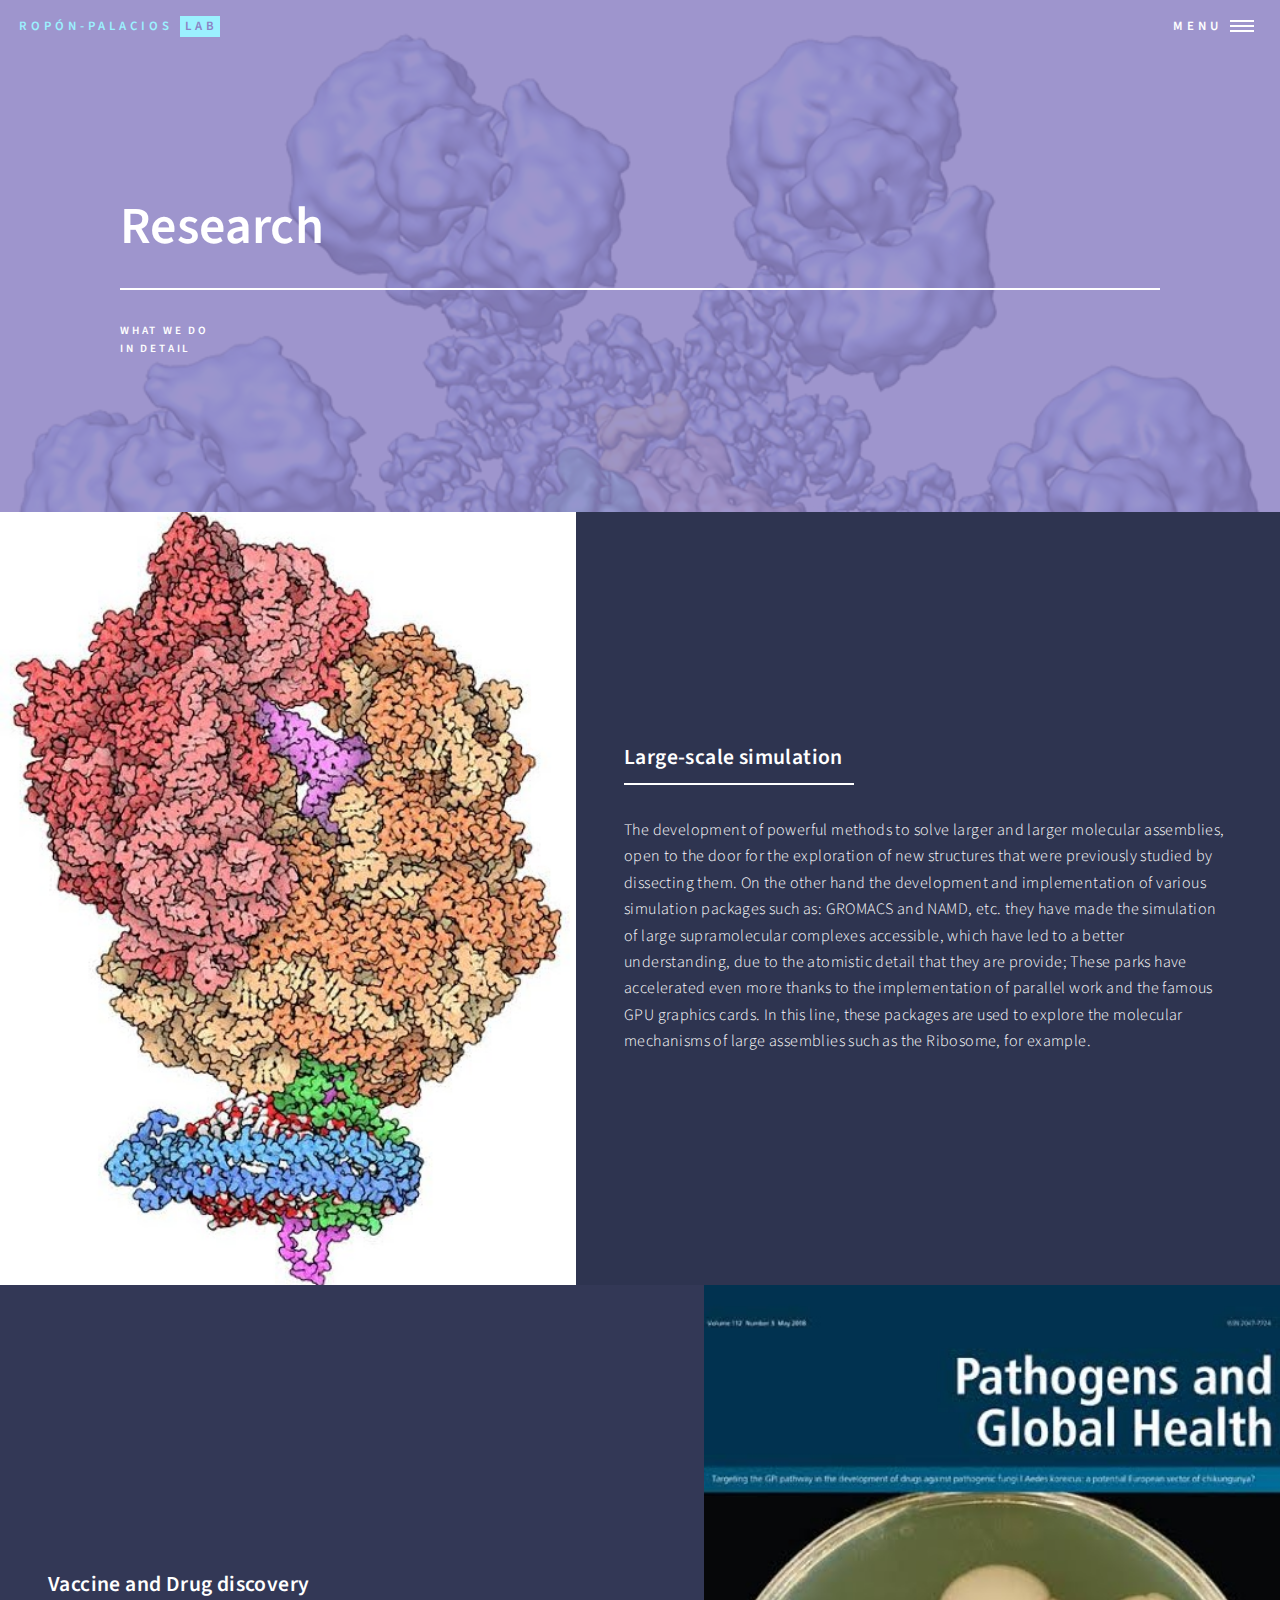
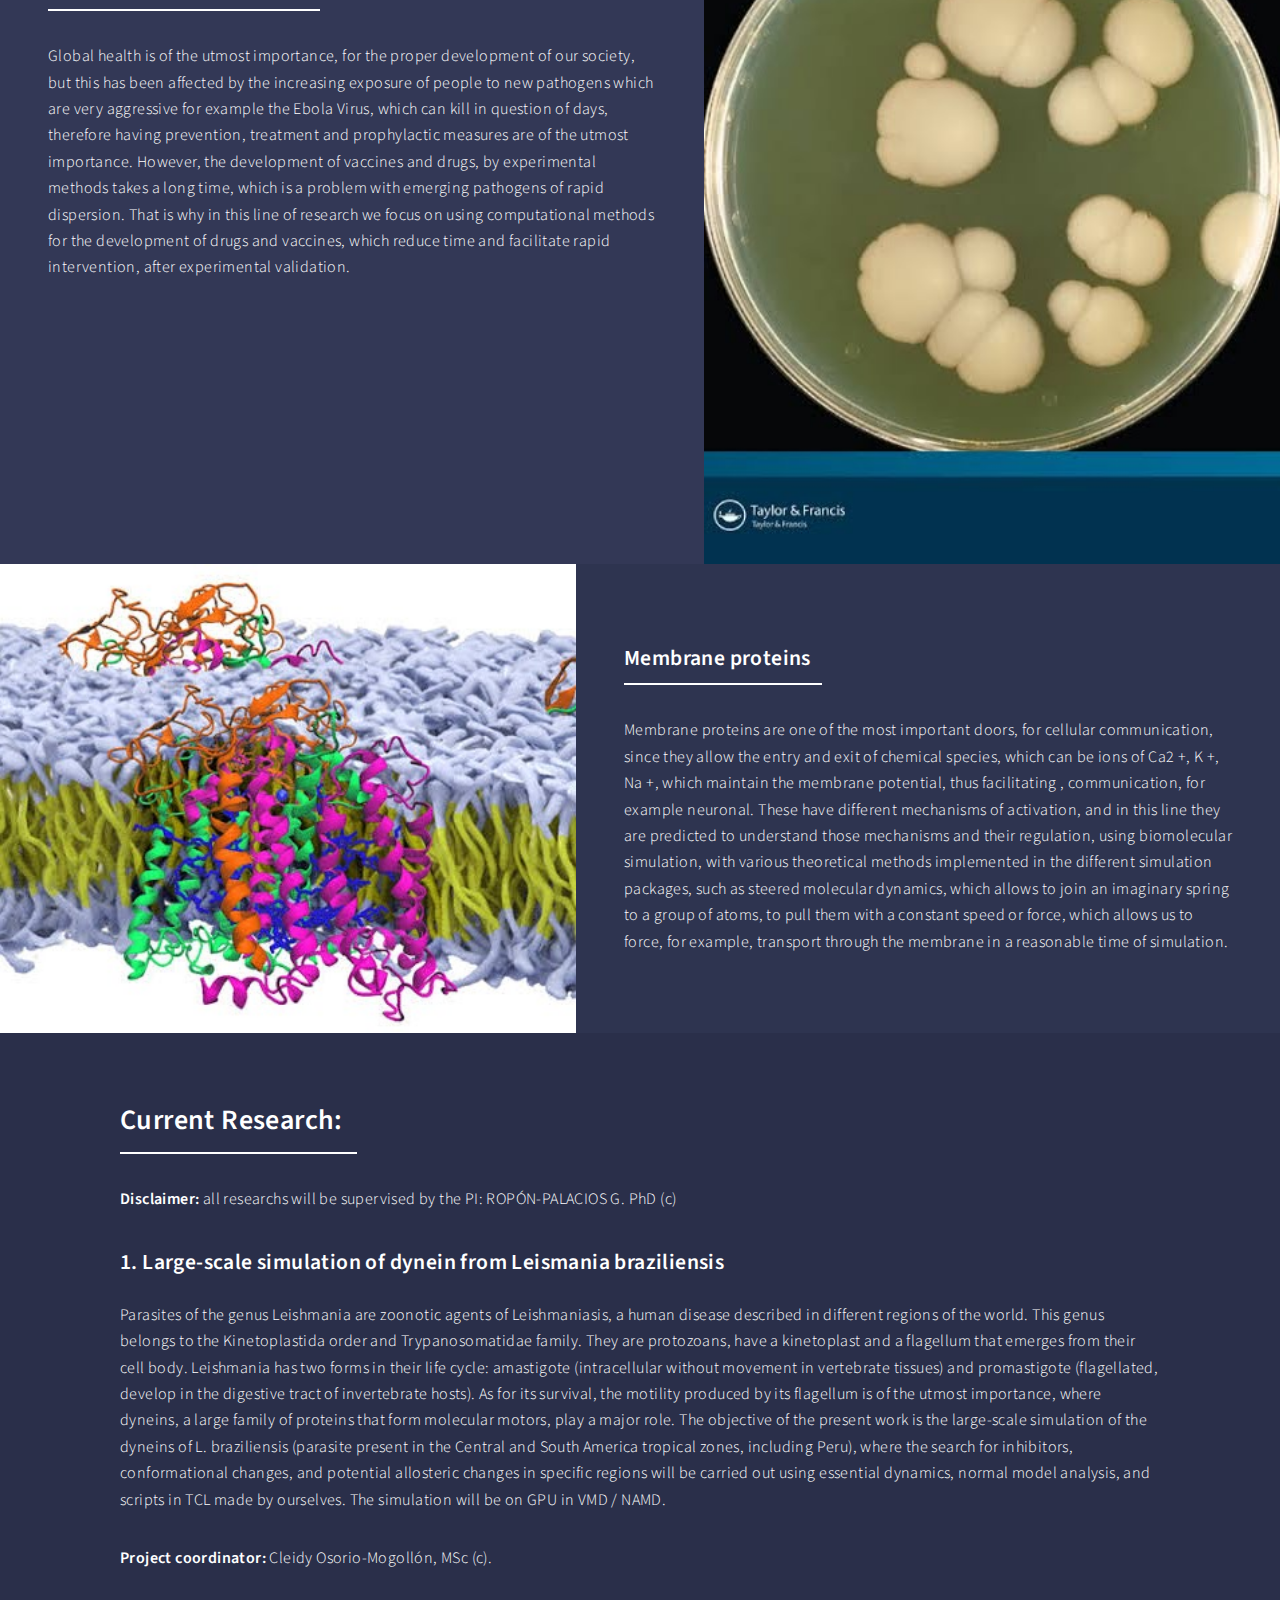
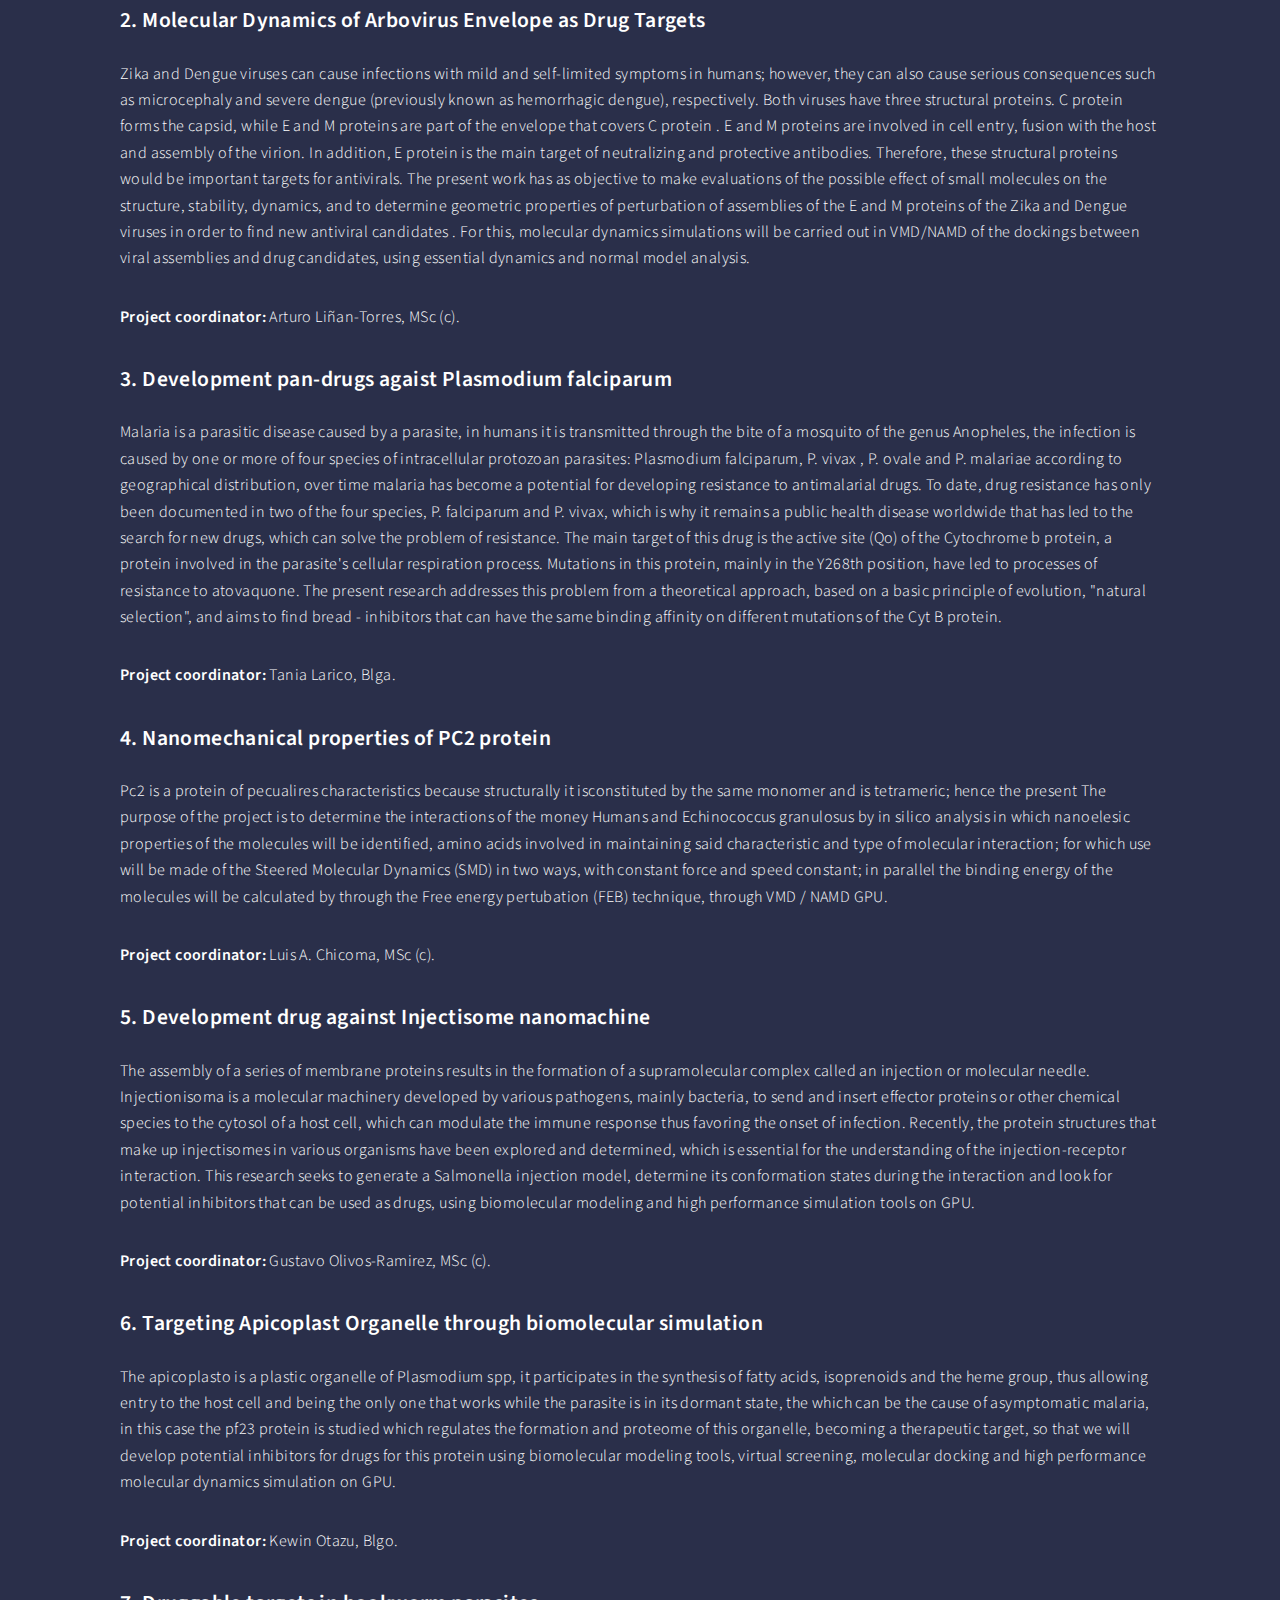
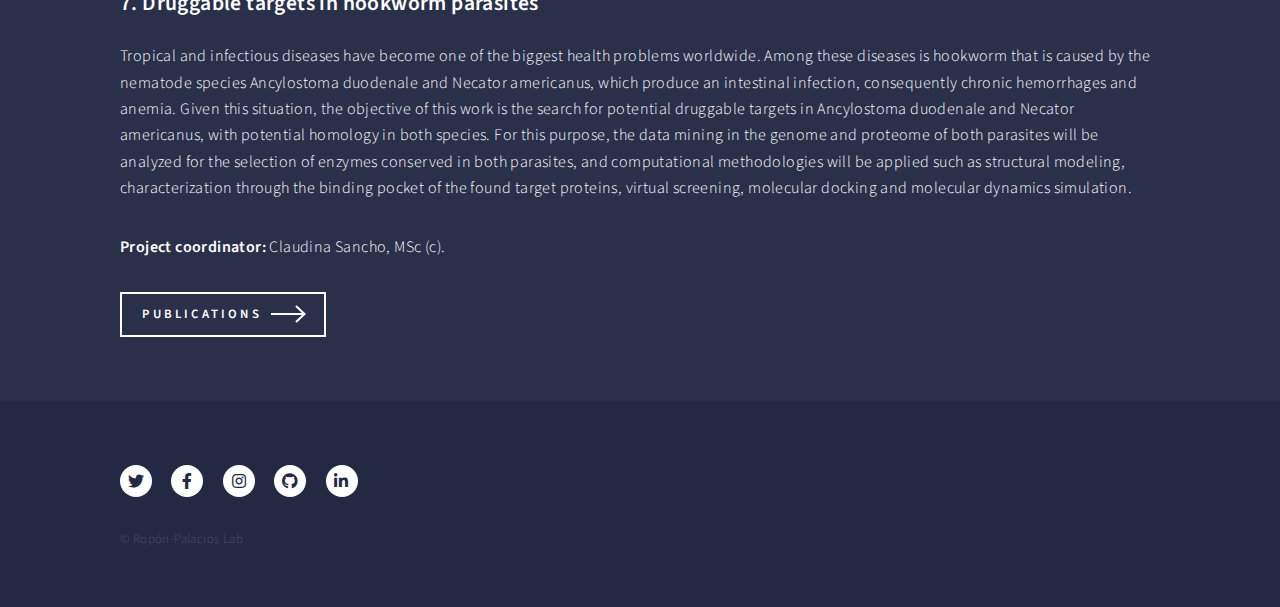
==== commit 2ffb2c4d: "image fix in research" ====
--- a/research.html
+++ b/research.html
@@ -64,7 +64,7 @@
 							<section id="one" class="spotlights">
 								<section>
 									<a href="publications.html" class="image">
-										<img src="images/Large-scale.jpg" alt="" data-position="center center" />
+										<img src="images/large-scale.jpg" alt="" data-position="center center" />
 									</a>
 									<div class="content">
 										<div class="inner">
